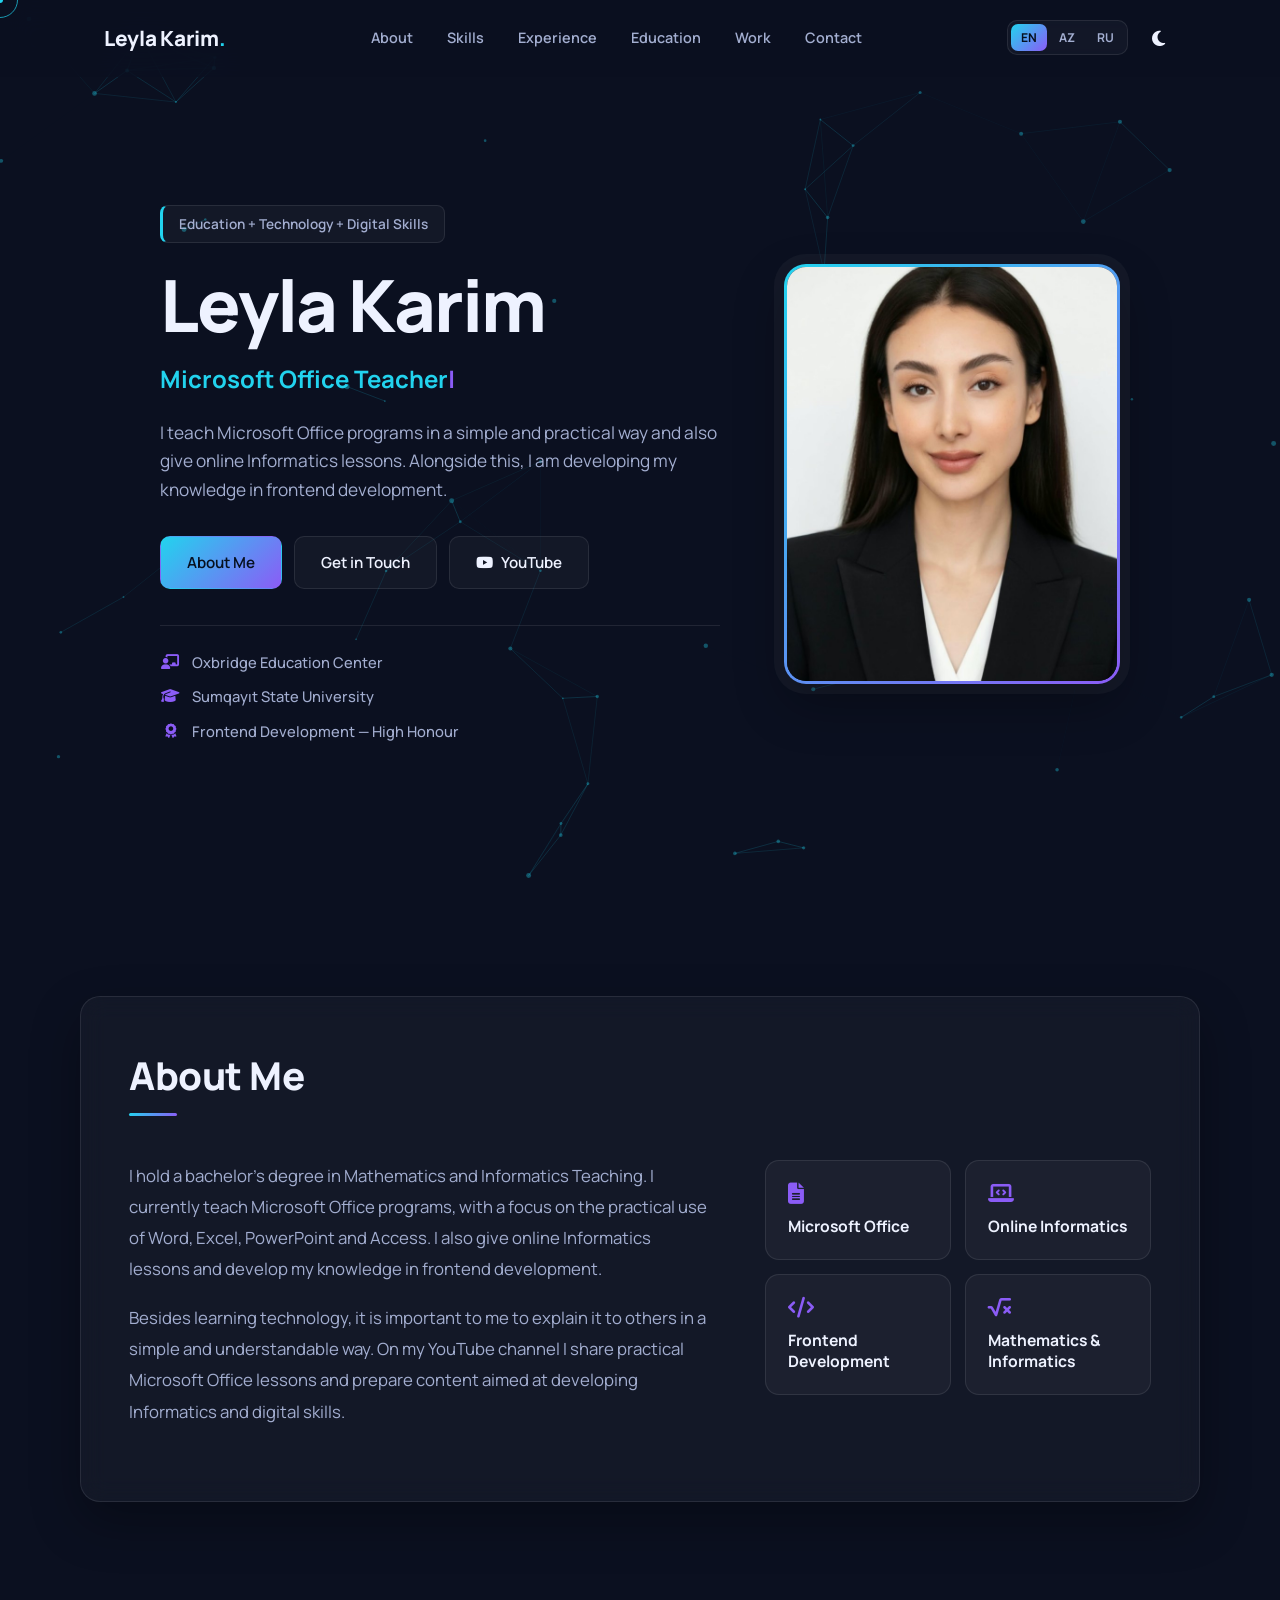
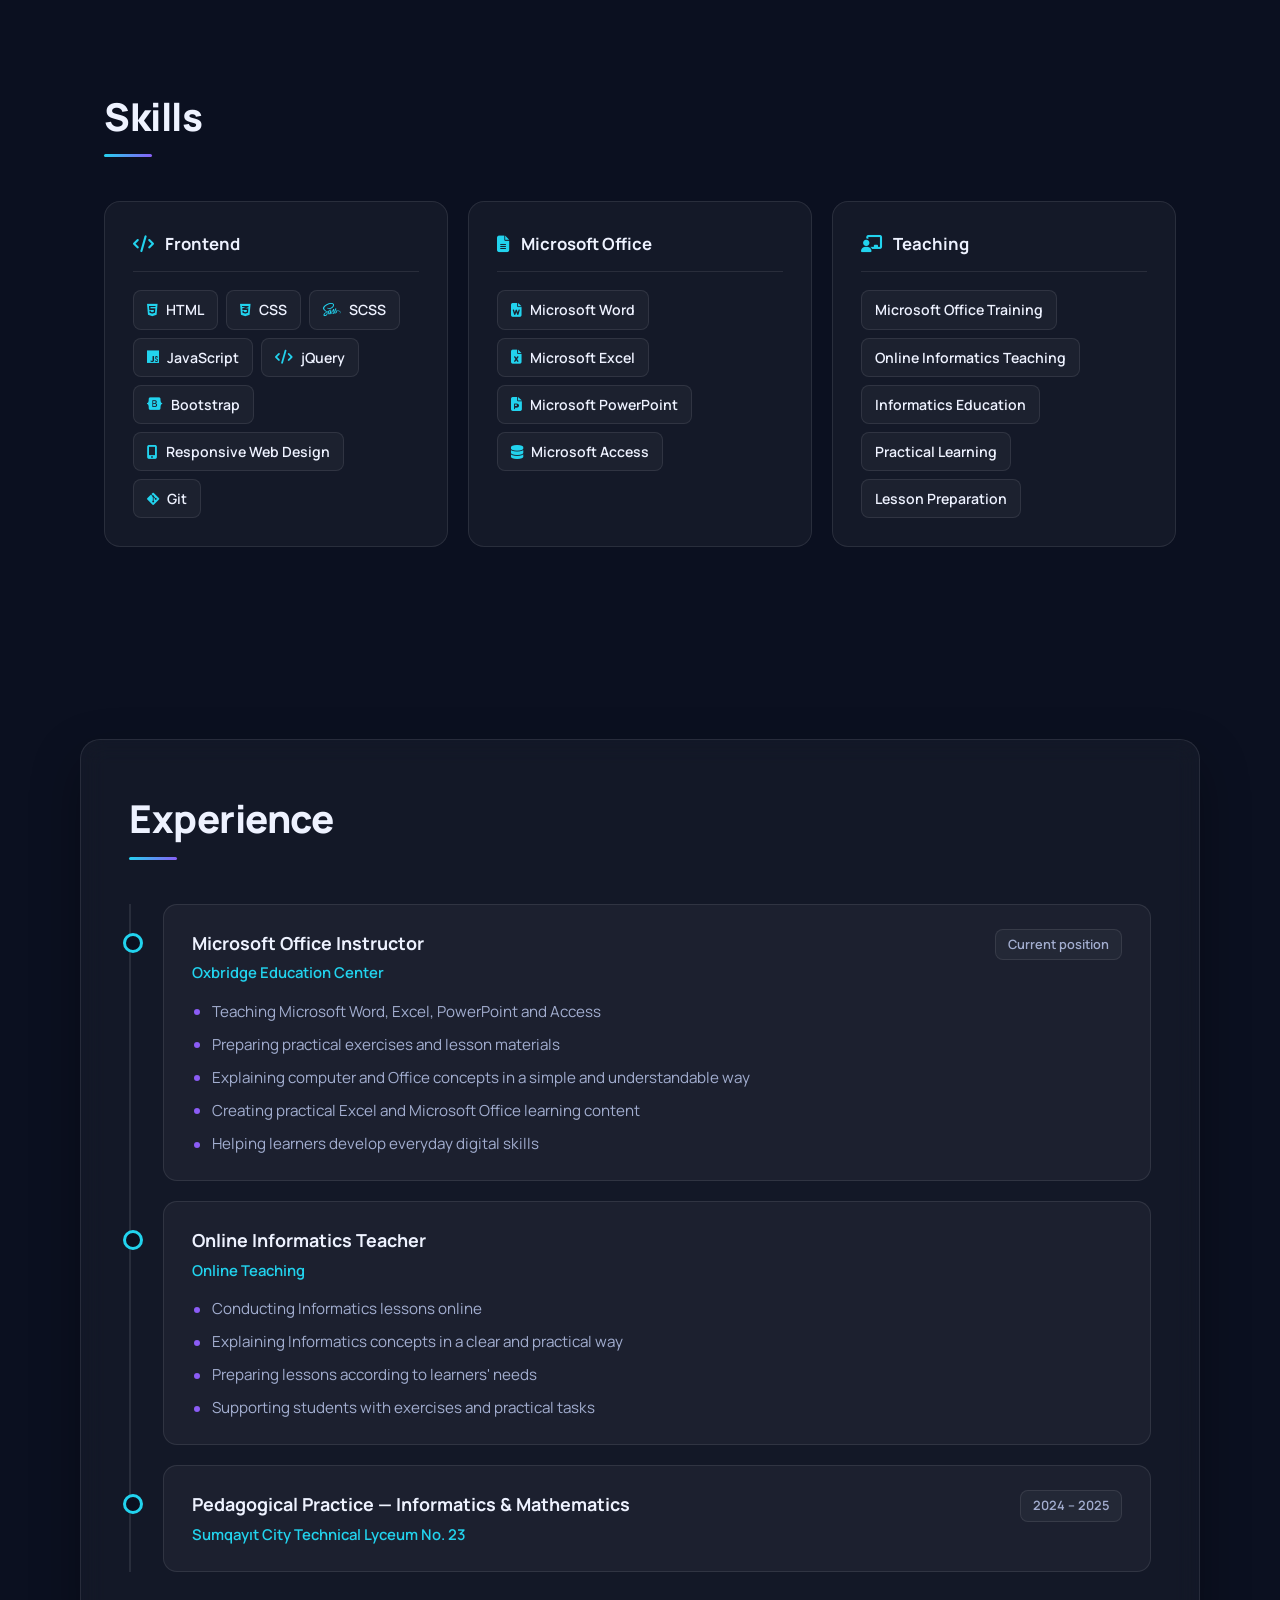
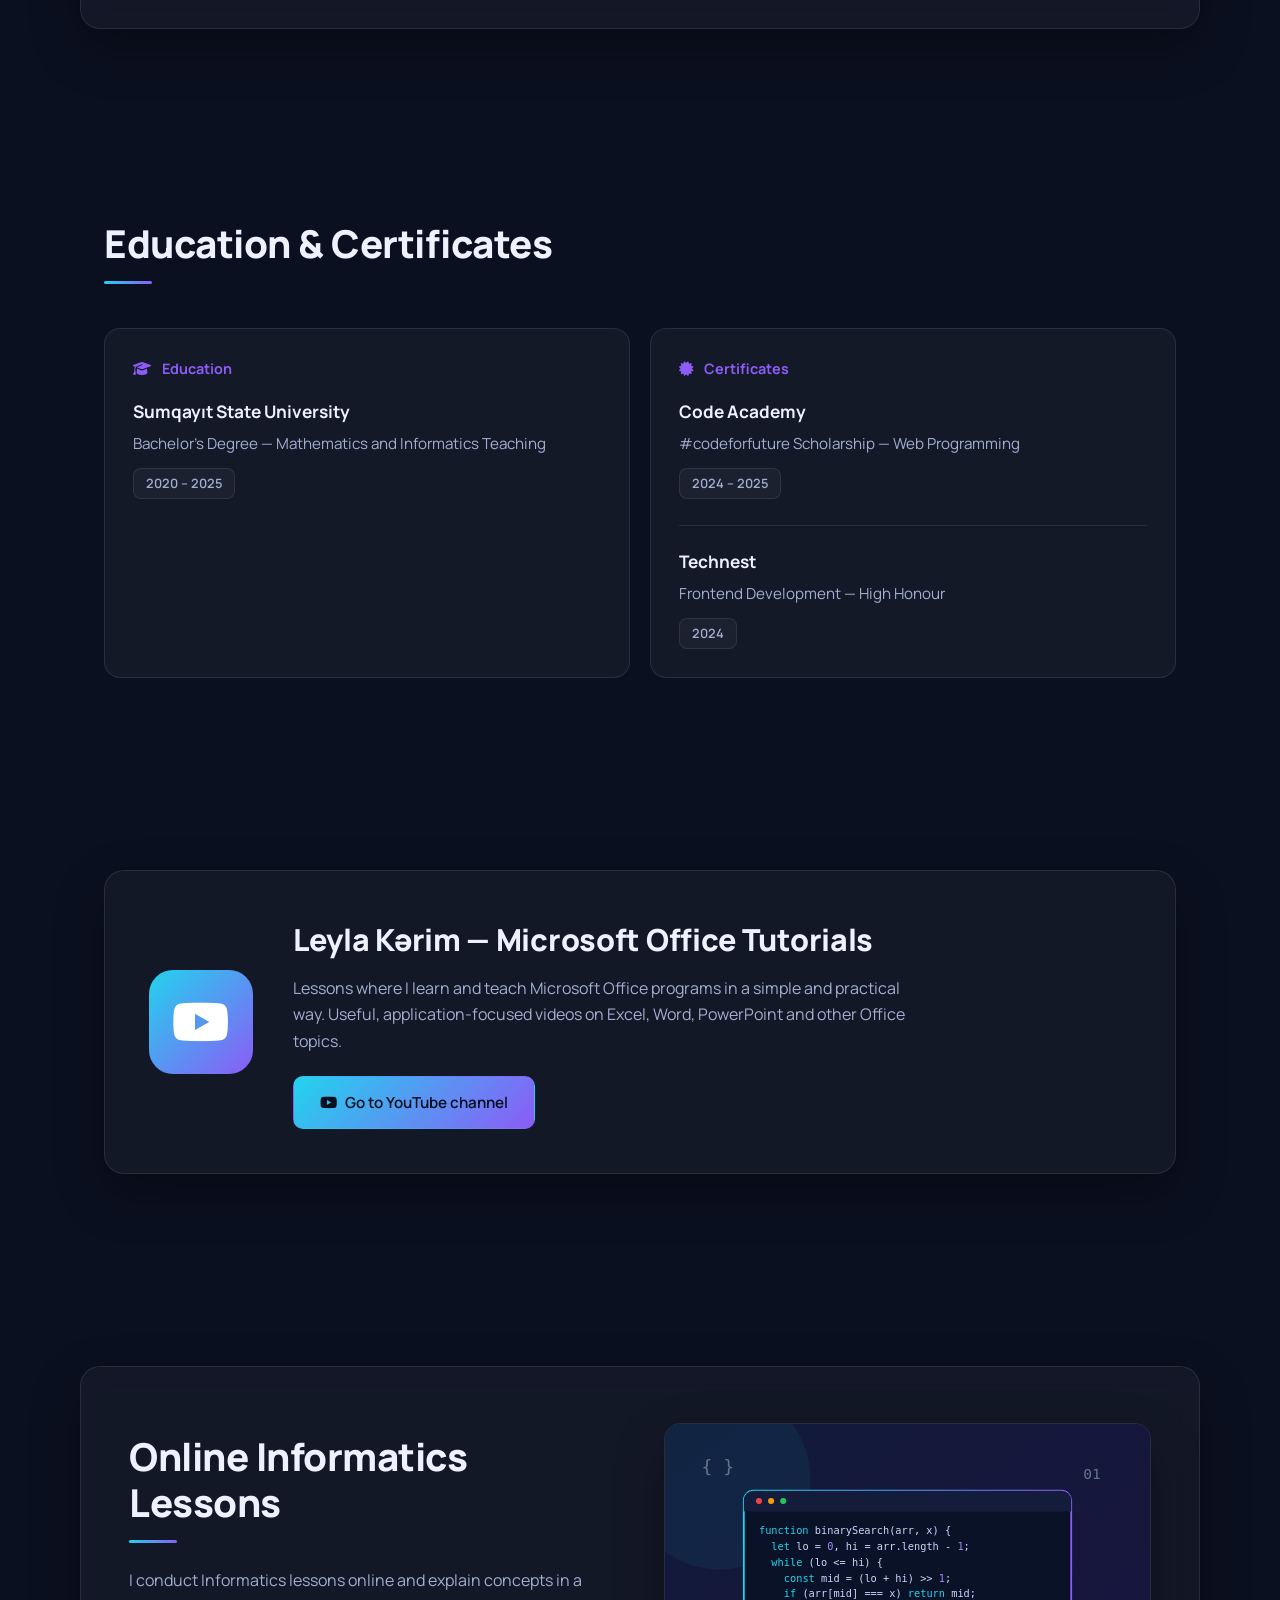
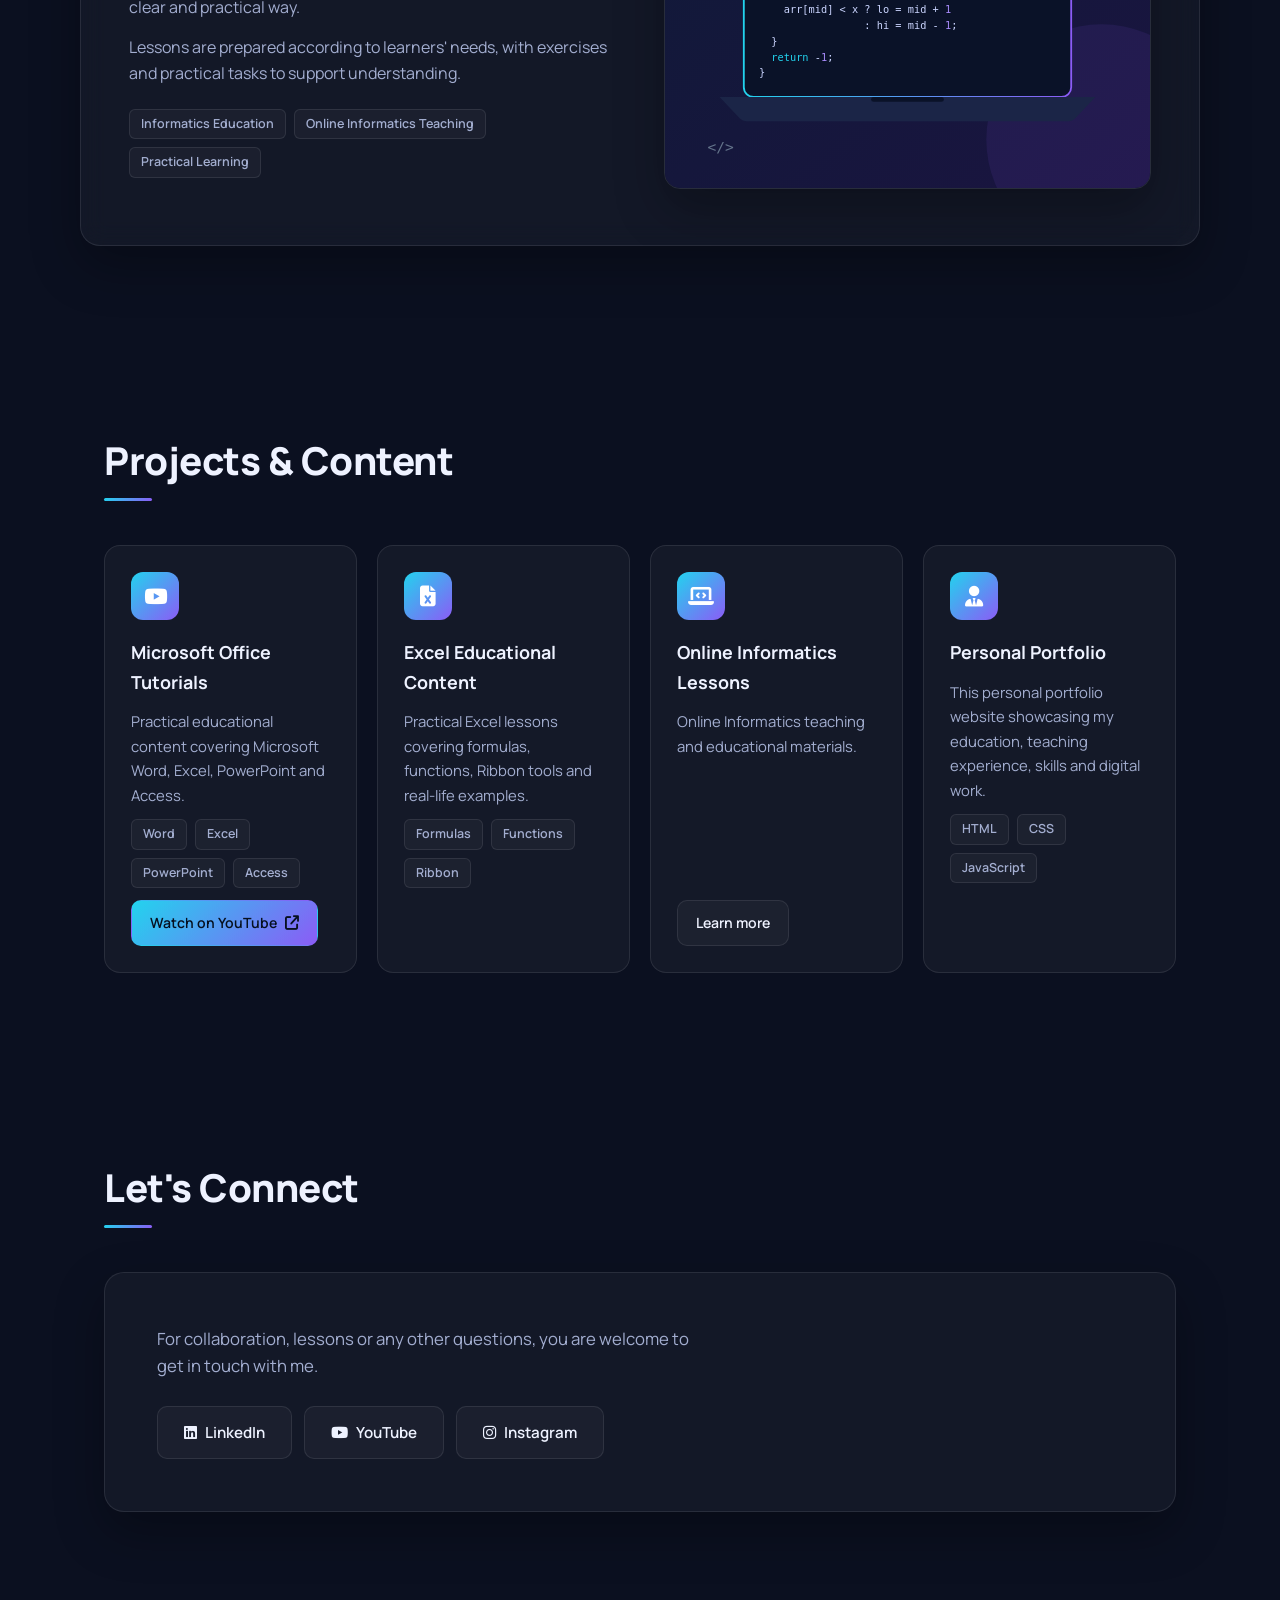
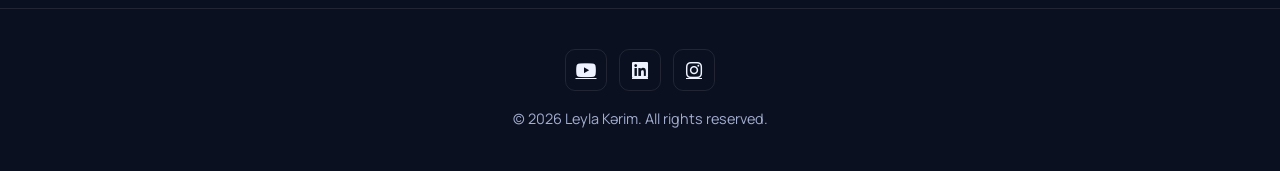
==== index.html @ ce2d99d4 "Update portfolio SEO" ====
<!DOCTYPE html>
<html lang="en">
<head>
    <meta charset="UTF-8">
    <meta name="viewport" content="width=device-width, initial-scale=1.0">

    <title>Leyla Kərim | Microsoft Office &amp; İnformatika Müəllimi</title>

    <meta name="description" content="Leyla Kərim — Microsoft Office və İnformatika müəllimi. Word, Excel, PowerPoint, Access və online informatika dərsləri üzrə praktiki təlimlər.">

    <meta name="keywords" content="Leyla Kərim, Leyla Karim, Лейла Керим, Microsoft Office müəllimi, İnformatika müəllimi, Excel müəllimi, Word müəllimi, PowerPoint müəllimi, Access müəllimi, online informatika dərsləri">

    <meta name="author" content="Leyla Kərim">
    <meta name="robots" content="index, follow">

    <link rel="canonical" href="https://leyla13-13.github.io/Leyla-K-rim-Portfolio/">

    <!-- Open Graph -->
    <meta property="og:type" content="website">
    <meta property="og:title" content="Leyla Kərim | Microsoft Office &amp; İnformatika Müəllimi">
    <meta property="og:description" content="Leyla Kərim — Microsoft Office və İnformatika müəllimi. Word, Excel, PowerPoint, Access və online informatika dərsləri.">
    <meta property="og:url" content="https://leyla13-13.github.io/Leyla-K-rim-Portfolio/">
    <meta property="og:site_name" content="Leyla Kərim">

    <!-- Twitter / X -->
    <meta name="twitter:card" content="summary">
    <meta name="twitter:title" content="Leyla Kərim | Microsoft Office &amp; İnformatika Müəllimi">
    <meta name="twitter:description" content="Leyla Kərim — Microsoft Office və İnformatika müəllimi. Online dərslər və praktiki təlimlər.">

    <meta name="theme-color" content="#0b1020">

    <!-- Structured Data -->
    <script type="application/ld+json">
    {
        "@context": "https://schema.org",
        "@type": "Person",
        "name": "Leyla Kərim",
        "alternateName": [
            "Leyla Karim",
            "Лейла Керим"
        ],
        "url": "https://leyla13-13.github.io/Leyla-K-rim-Portfolio/",
        "jobTitle": "Microsoft Office Teacher and Informatics Teacher",
        "alumniOf": {
            "@type": "CollegeOrUniversity",
            "name": "Sumqayıt Dövlət Universiteti"
        },
        "knowsAbout": [
            "Microsoft Word",
            "Microsoft Excel",
            "Microsoft PowerPoint",
            "Microsoft Access",
            "Informatics",
            "Frontend Development"
        ],
        "sameAs": [
            "https://www.youtube.com/@Leyla_K%C9%99rim",
            "https://www.linkedin.com/in/leylakerim"
        ]
    }
    </script>

    <link rel="stylesheet" href="style.css">
    <link rel="stylesheet" href="https://cdnjs.cloudflare.com/ajax/libs/font-awesome/6.4.0/css/all.min.css">
</head>
<body>
    <canvas id="particle-canvas" aria-hidden="true"></canvas>
    <div class="cursor-dot" aria-hidden="true"></div>
    <div class="cursor-outline" aria-hidden="true"></div>

    <nav id="navbar" aria-label="Main">
        <div class="nav-container">
            <a href="#home" class="logo"><span data-i18n="name">Leyla Kərim</span><span class="dot">.</span></a>
            <ul class="nav-links" id="nav-links">
                <li><a href="#about" class="nav-item" data-i18n="nav_about">About</a></li>
                <li><a href="#skills" class="nav-item" data-i18n="nav_skills">Skills</a></li>
                <li><a href="#experience" class="nav-item" data-i18n="nav_exp">Experience</a></li>
                <li><a href="#education" class="nav-item" data-i18n="nav_edu">Education</a></li>
                <li><a href="#projects" class="nav-item" data-i18n="nav_work">Work</a></li>
                <li><a href="#contact" class="nav-item" data-i18n="nav_contact">Contact</a></li>
            </ul>
            <div class="nav-controls">
                <div class="lang-switch" role="group" aria-label="Language">
                    <button class="lang-btn active" data-lang="en">EN</button>
                    <button class="lang-btn" data-lang="az">AZ</button>
                    <button class="lang-btn" data-lang="ru">RU</button>
                </div>
                <button id="theme-toggle" aria-label="Toggle theme"><i class="fa-solid fa-moon"></i></button>
                <button id="mobile-menu-btn" class="hamburger" aria-label="Menu"><i class="fa-solid fa-bars"></i></button>
            </div>
        </div>
    </nav>

    <header id="home" class="hero section">
        <div class="container hero-grid">
            <div class="hero-content">
                <div class="badge" data-i18n="hero_badge">Education + Technology + Digital Skills</div>
                <h1 id="hero-name" data-i18n="name">Leyla Kərim</h1>
                <p class="hero-role"><span id="typing-text">Microsoft Office Teacher</span><span class="typing-cursor">|</span></p>
                <p class="hero-desc" data-i18n="hero_desc">I teach Microsoft Office programs in a simple and practical way and also give online Informatics lessons. Alongside this, I am developing my knowledge in frontend development.</p>
                <div class="hero-btns">
                    <a href="#about" class="btn primary-btn" data-i18n="btn_about">About Me</a>
                    <a href="#contact" class="btn secondary-btn" data-i18n="btn_talk">Get in Touch</a>
                    <a href="https://www.youtube.com/@Leyla_K%C9%99rim" target="_blank" rel="noopener" class="btn secondary-btn"><i class="fa-brands fa-youtube"></i> YouTube</a>
                </div>
                <ul class="hero-facts">
                    <li><i class="fa-solid fa-chalkboard-user"></i> Oxbridge Education Center</li>
                    <li><i class="fa-solid fa-graduation-cap"></i> <span data-i18n="edu_univ">Sumqayıt State University</span></li>
                    <li><i class="fa-solid fa-award"></i> <span data-i18n="cert2">Frontend Development — High Honour</span></li>
                </ul>
            </div>
            <figure class="photo-frame" id="photo-frame">
                <img id="profile-img" src="[data-uri]" width="1600" height="1581" alt="Leyla Kərim — Microsoft Office Teacher and Online Informatics Teacher">
                <div class="photo-placeholder" aria-hidden="true"><span>LK</span></div>
            </figure>
        </div>
    </header>

    <main>
    <section id="about" class="section">
        <div class="container fade-up glass-panel">
            <h2 class="section-title" data-i18n="about_title">About Me</h2>
            <div class="about-grid">
                <div class="about-text">
                    <p data-i18n="about_p1">I hold a bachelor's degree in Mathematics and Informatics Teaching. I currently teach Microsoft Office programs, with a focus on the practical use of Word, Excel, PowerPoint and Access. I also give online Informatics lessons and develop my knowledge in frontend development.</p>
                    <p data-i18n="about_p2">Besides learning technology, it is important to me to explain it to others in a simple and understandable way. On my YouTube channel I share practical Microsoft Office lessons and prepare content aimed at developing Informatics and digital skills.</p>
                </div>
                <div class="stats-container">
                    <div class="stat-box tilt-card"><i class="fa-solid fa-file-lines"></i><h3 data-i18n="stat_1">Microsoft Office</h3></div>
                    <div class="stat-box tilt-card"><i class="fa-solid fa-laptop-code"></i><h3 data-i18n="stat_2">Online Informatics</h3></div>
                    <div class="stat-box tilt-card"><i class="fa-solid fa-code"></i><h3 data-i18n="stat_3">Frontend Development</h3></div>
                    <div class="stat-box tilt-card"><i class="fa-solid fa-square-root-variable"></i><h3 data-i18n="stat_4">Mathematics &amp; Informatics</h3></div>
                </div>
            </div>
        </div>
    </section>

    <section id="skills" class="section">
        <div class="container fade-up">
            <h2 class="section-title" data-i18n="skills_title">Skills</h2>
            <div class="skill-groups">
                <div class="skill-group tilt-card">
                    <h3><i class="fa-solid fa-code"></i> <span data-i18n="sg_front">Frontend</span></h3>
                    <ul class="chips">
                        <li><i class="fa-brands fa-html5"></i> HTML</li>
                        <li><i class="fa-brands fa-css3-alt"></i> CSS</li>
                        <li><i class="fa-brands fa-sass"></i> SCSS</li>
                        <li><i class="fa-brands fa-js"></i> JavaScript</li>
                        <li><i class="fa-solid fa-code"></i> jQuery</li>
                        <li><i class="fa-brands fa-bootstrap"></i> Bootstrap</li>
                        <li><i class="fa-solid fa-mobile-screen-button"></i> <span data-i18n="sk_rwd">Responsive Web Design</span></li>
                        <li><i class="fa-brands fa-git-alt"></i> Git</li>
                    </ul>
                </div>
                <div class="skill-group tilt-card">
                    <h3><i class="fa-solid fa-file-lines"></i> <span data-i18n="sg_office">Microsoft Office</span></h3>
                    <ul class="chips">
                        <li><i class="fa-solid fa-file-word"></i> Microsoft Word</li>
                        <li><i class="fa-solid fa-file-excel"></i> Microsoft Excel</li>
                        <li><i class="fa-solid fa-file-powerpoint"></i> Microsoft PowerPoint</li>
                        <li><i class="fa-solid fa-database"></i> Microsoft Access</li>
                    </ul>
                </div>
                <div class="skill-group tilt-card">
                    <h3><i class="fa-solid fa-chalkboard-user"></i> <span data-i18n="sg_teach">Teaching</span></h3>
                    <ul class="chips">
                        <li data-i18n="t1">Microsoft Office Training</li>
                        <li data-i18n="t2">Online Informatics Teaching</li>
                        <li data-i18n="t3">Informatics Education</li>
                        <li data-i18n="t4">Practical Learning</li>
                        <li data-i18n="t5">Lesson Preparation</li>
                    </ul>
                </div>
            </div>
        </div>
    </section>

    <section id="experience" class="section">
        <div class="container fade-up glass-panel">
            <h2 class="section-title" data-i18n="exp_title">Experience</h2>
            <div class="timeline">
                <article class="timeline-item">
                    <div class="tl-head"><div><h3 data-i18n="exp1_role">Microsoft Office Instructor</h3><h4>Oxbridge Education Center</h4></div><span class="pill" data-i18n="exp1_date">Current position</span></div>
                    <ul class="bullets">
                        <li data-i18n="exp1_b1">Teaching Microsoft Word, Excel, PowerPoint and Access</li><li data-i18n="exp1_b2">Preparing practical exercises and lesson materials</li><li data-i18n="exp1_b3">Explaining computer and Office concepts in a simple and understandable way</li><li data-i18n="exp1_b4">Creating practical Excel and Microsoft Office learning content</li><li data-i18n="exp1_b5">Helping learners develop everyday digital skills</li>
                    </ul>
                </article>
                <article class="timeline-item">
                    <div class="tl-head"><div><h3 data-i18n="exp2_role">Online Informatics Teacher</h3><h4 data-i18n="exp2_org">Online Teaching</h4></div></div>
                    <ul class="bullets">
                        <li data-i18n="exp2_b1">Conducting Informatics lessons online</li><li data-i18n="exp2_b2">Explaining Informatics concepts in a clear and practical way</li><li data-i18n="exp2_b3">Preparing lessons according to learners' needs</li><li data-i18n="exp2_b4">Supporting students with exercises and practical tasks</li>
                    </ul>
                </article>
                <article class="timeline-item">
                    <div class="tl-head"><div><h3 data-i18n="exp3_role">Pedagogical Practice — Informatics &amp; Mathematics</h3><h4 data-i18n="exp3_org">Sumqayıt City Technical Lyceum No. 23</h4></div><span class="pill">2024 – 2025</span></div>
                </article>
            </div>
        </div>
    </section>

    <section id="education" class="section">
        <div class="container fade-up">
            <h2 class="section-title" data-i18n="edu_title">Education &amp; Certificates</h2>
            <div class="edu-grid">
                <div class="info-card tilt-card">
                    <h3 class="card-label"><i class="fa-solid fa-graduation-cap"></i> <span data-i18n="edu_h">Education</span></h3>
                    <h4 data-i18n="edu_univ">Sumqayıt State University</h4>
                    <p data-i18n="edu_deg">Bachelor's Degree — Mathematics and Informatics Teaching</p>
                    <span class="pill">2020 – 2025</span>
                </div>
                <div class="info-card tilt-card">
                    <h3 class="card-label"><i class="fa-solid fa-certificate"></i> <span data-i18n="cert_h">Certificates</span></h3>
                    <h4>Code Academy</h4>
                    <p>#codeforfuture Scholarship — Web Programming</p>
                    <span class="pill">2024 – 2025</span>
                    <h4 class="gap-top">Technest</h4>
                    <p data-i18n="cert2">Frontend Development — High Honour</p>
                    <span class="pill">2024</span>
                </div>
            </div>
        </div>
    </section>

    <section id="youtube" class="section">
        <div class="container fade-up">
            <div class="yt-card tilt-card">
                <div class="yt-icon"><i class="fa-brands fa-youtube"></i></div>
                <div class="yt-text">
                    <h2 data-i18n="yt_title">Leyla Kərim — Microsoft Office Tutorials</h2>
                    <p data-i18n="yt_desc">Lessons where I learn and teach Microsoft Office programs in a simple and practical way. Useful, application-focused videos on Excel, Word, PowerPoint and other Office topics.</p>
                    <a href="https://www.youtube.com/@Leyla_K%C9%99rim" target="_blank" rel="noopener" class="btn primary-btn"><i class="fa-brands fa-youtube"></i> <span data-i18n="yt_btn">Go to YouTube channel</span></a>
                </div>
            </div>
        </div>
    </section>

    <section id="informatics" class="section">
        <div class="container fade-up glass-panel">
            <div class="inf-grid">
                <div class="inf-text">
                    <h2 class="section-title left" data-i18n="inf_title">Online Informatics Lessons</h2>
                    <p data-i18n="inf_p1">I conduct Informatics lessons online and explain concepts in a clear and practical way.</p>
                    <p data-i18n="inf_p2">Lessons are prepared according to learners' needs, with exercises and practical tasks to support understanding.</p>
                    <div class="tags"><span data-i18n="t3">Informatics Education</span><span data-i18n="t2">Online Informatics Teaching</span><span data-i18n="t4">Practical Learning</span></div>
                </div>
                <figure class="inf-figure">
                    <!-- Öz şəklini istəsən: images/informatics.jpg əlavə et və src-ni dəyiş -->
                    <img src="[data-uri]" width="800" height="600" loading="lazy" alt="Online Informatics Lessons by Leyla Kərim" data-i18n-alt="inf_alt">
                </figure>
            </div>
        </div>
    </section>

    <section id="projects" class="section">
        <div class="container fade-up">
            <h2 class="section-title" data-i18n="work_title">Projects &amp; Content</h2>
            <div class="projects-grid">
                <div class="project-card tilt-card">
                    <div class="project-icon"><i class="fa-brands fa-youtube"></i></div>
                    <div class="project-content">
                        <h3 data-i18n="proj1_title">Microsoft Office Tutorials</h3>
                        <p data-i18n="proj1_desc">Practical educational content covering Microsoft Word, Excel, PowerPoint and Access.</p>
                        <div class="tags"><span>Word</span><span>Excel</span><span>PowerPoint</span><span>Access</span></div>
                        <a href="https://www.youtube.com/@Leyla_K%C9%99rim" target="_blank" rel="noopener" class="btn primary-btn btn-small"><span data-i18n="btn_watch">Watch on YouTube</span> <i class="fa-solid fa-arrow-up-right-from-square"></i></a>
                    </div>
                </div>
                <div class="project-card tilt-card">
                    <div class="project-icon"><i class="fa-solid fa-file-excel"></i></div>
                    <div class="project-content">
                        <h3 data-i18n="proj2_title">Excel Educational Content</h3>
                        <p data-i18n="proj2_desc">Practical Excel lessons covering formulas, functions, Ribbon tools and real-life examples.</p>
                        <div class="tags"><span data-i18n="tag_formulas">Formulas</span><span data-i18n="tag_functions">Functions</span><span>Ribbon</span></div>
                    </div>
                </div>
                <div class="project-card tilt-card">
                    <div class="project-icon"><i class="fa-solid fa-laptop-code"></i></div>
                    <div class="project-content">
                        <h3 data-i18n="proj3_title">Online Informatics Lessons</h3>
                        <p data-i18n="proj3_desc">Online Informatics teaching and educational materials.</p>
                        <a href="#informatics" class="btn secondary-btn btn-small" data-i18n="btn_more">Learn more</a>
                    </div>
                </div>
                <div class="project-card tilt-card">
                    <div class="project-icon"><i class="fa-solid fa-user-tie"></i></div>
                    <div class="project-content">
                        <h3 data-i18n="proj4_title">Personal Portfolio</h3>
                        <p data-i18n="proj4_desc">This personal portfolio website showcasing my education, teaching experience, skills and digital work.</p>
                        <div class="tags"><span>HTML</span><span>CSS</span><span>JavaScript</span></div>
                    </div>
                </div>
            </div>
        </div>
    </section>

    <section id="contact" class="section">
        <div class="container fade-up">
            <h2 class="section-title" data-i18n="contact_title">Let's Connect</h2>
            <div class="contact-glass no-form" id="contact-box">
                <div class="contact-info">
                    <p data-i18n="contact_desc">For collaboration, lessons or any other questions, you are welcome to get in touch with me.</p>
                    <div class="contact-btns">
                        <a href="https://www.linkedin.com/in/leylakerim" target="_blank" rel="noopener" class="btn secondary-btn"><i class="fa-brands fa-linkedin"></i> LinkedIn</a>
                        <a href="https://www.youtube.com/@Leyla_K%C9%99rim" target="_blank" rel="noopener" class="btn secondary-btn"><i class="fa-brands fa-youtube"></i> YouTube</a>
                        <a href="https://www.instagram.com/" target="_blank" rel="noopener" class="btn secondary-btn"><i class="fa-brands fa-instagram"></i> Instagram</a>
                        <a href="#contact" id="email-btn" class="btn secondary-btn"><i class="fa-solid fa-envelope"></i> Email</a>
                    </div>
                </div>
                <form id="contact-form" class="glass-form" hidden>
                    <input type="text" name="from_name" data-i18n-placeholder="form_name" placeholder="Name" required>
                    <input type="email" name="reply_to" data-i18n-placeholder="form_email" placeholder="Email" required>
                    <textarea name="message" data-i18n-placeholder="form_msg" placeholder="Your message..." rows="4" required></textarea>
                    <button type="submit" class="btn primary-btn" data-i18n="form_btn">Send Message</button>
                    <p id="form-status" class="form-status" role="status"></p>
                </form>
            </div>
        </div>
    </section>
    </main>

    <footer>
        <div class="socials">
            <a href="https://www.youtube.com/@Leyla_K%C9%99rim" target="_blank" rel="noopener" aria-label="YouTube"><i class="fa-brands fa-youtube"></i></a>
            <a href="https://www.linkedin.com/in/leylakerim" target="_blank" rel="noopener" aria-label="LinkedIn"><i class="fa-brands fa-linkedin"></i></a>
            <a href="https://www.instagram.com/" target="_blank" rel="noopener" aria-label="Instagram"><i class="fa-brands fa-instagram"></i></a>
        </div>
        <p data-i18n="footer">© 2026 Leyla Kərim. All rights reserved.</p>
    </footer>

    <script src="script.js"></script>
</body>
</html>
---- style.css ----
@import url('https://fonts.googleapis.com/css2?family=Manrope:wght@400;500;600;700;800&display=swap');

:root {
    --bg: #0b1020;
    --surface: #101830;
    --text: #eef2ff;
    --text-muted: #a3aed0;
    --accent: #22d3ee;
    --accent-2: #8b5cf6;
    --accent-glow: rgba(34, 211, 238, 0.28);
    --grad: linear-gradient(135deg, #22d3ee, #8b5cf6);
    --glass-bg: rgba(255, 255, 255, 0.035);
    --glass-border: rgba(255, 255, 255, 0.09);
    --card-bg: rgba(255, 255, 255, 0.04);
    --nav-bg: rgba(11, 16, 32, 0.6);
    --nav-bg-solid: rgba(11, 16, 32, 0.92);
    --shadow: 0 20px 50px rgba(0, 0, 0, 0.3);
    --on-accent: #06101f;
}

body.light-mode {
    --bg: #f5f7fc;
    --surface: #ffffff;
    --text: #12183a;
    --text-muted: #4b5578;
    --accent: #0e7490;
    --accent-2: #6d28d9;
    --accent-glow: rgba(109, 40, 217, 0.2);
    --grad: linear-gradient(135deg, #0891b2, #7c3aed);
    --glass-bg: rgba(255, 255, 255, 0.7);
    --glass-border: rgba(18, 24, 58, 0.1);
    --card-bg: rgba(255, 255, 255, 0.9);
    --nav-bg: rgba(245, 247, 252, 0.6);
    --nav-bg-solid: rgba(245, 247, 252, 0.94);
    --shadow: 0 16px 40px rgba(18, 24, 58, 0.1);
    --on-accent: #fff;
}

* { margin: 0; padding: 0; box-sizing: border-box; font-family: 'Manrope', system-ui, -apple-system, 'Segoe UI', sans-serif; }
html { scroll-behavior: smooth; overflow-x: hidden; scroll-padding-top: 84px; }
html.has-cursor, html.has-cursor * { cursor: none; }
body { background: var(--bg); color: var(--text); overflow-x: hidden; line-height: 1.65; -webkit-font-smoothing: antialiased; transition: background 0.4s ease, color 0.4s ease; }
img { max-width: 100%; }
a:focus-visible, button:focus-visible, input:focus-visible, textarea:focus-visible { outline: 2px solid var(--accent); outline-offset: 3px; }

#particle-canvas { position: fixed; inset: 0; width: 100vw; height: 100vh; z-index: -1; pointer-events: none; }

.cursor-dot, .cursor-outline { position: fixed; top: 0; left: 0; border-radius: 50%; pointer-events: none; transform: translate(-50%, -50%); display: none; }
html.has-cursor .cursor-dot, html.has-cursor .cursor-outline { display: block; }
.cursor-dot { width: 6px; height: 6px; background: var(--accent); z-index: 9999; }
.cursor-outline { width: 36px; height: 36px; border: 1.5px solid var(--accent); opacity: 0.7; z-index: 9998; transition: width 0.2s, height 0.2s, background 0.2s; }
.cursor-outline.hover { width: 52px; height: 52px; background: var(--accent-glow); border-color: transparent; }

.container { max-width: 1120px; margin: 0 auto; padding: 0 24px; }
.section { padding: 96px 0; }

/* Headings: left aligned, solid colour, short accent rule */
.section-title { font-size: clamp(1.8rem, 3.6vw, 2.4rem); font-weight: 800; letter-spacing: -0.5px; line-height: 1.2; color: var(--text); margin-bottom: 44px; }
.section-title::after { content: ''; display: block; width: 48px; height: 3px; border-radius: 3px; margin-top: 14px; background: var(--grad); }

/* Buttons */
.btn { display: inline-flex; align-items: center; justify-content: center; gap: 8px; padding: 13px 26px; border-radius: 10px; font-weight: 600; font-size: 0.95rem; text-decoration: none; border: 1px solid transparent; background: none; color: var(--text); transition: transform 0.25s, box-shadow 0.25s, border-color 0.25s, color 0.25s; }
.btn-small { padding: 10px 18px; font-size: 0.88rem; }
.primary-btn { background: var(--grad); color: var(--on-accent); }
.primary-btn:hover { transform: translateY(-2px); box-shadow: 0 10px 26px var(--accent-glow); }
.secondary-btn { border-color: var(--glass-border); background: var(--glass-bg); }
.secondary-btn:hover { border-color: var(--accent); color: var(--accent); transform: translateY(-2px); }

/* Navigation */
nav { position: fixed; top: 0; width: 100%; padding: 18px 0; z-index: 1000; background: var(--nav-bg); backdrop-filter: blur(16px); -webkit-backdrop-filter: blur(16px); border-bottom: 1px solid transparent; transition: padding 0.3s, background 0.3s, border-color 0.3s; }
nav.scrolled { padding: 12px 0; background: var(--nav-bg-solid); border-bottom-color: var(--glass-border); }
.nav-container { display: flex; justify-content: space-between; align-items: center; max-width: 1120px; margin: 0 auto; padding: 0 24px; }
.logo { font-size: 1.3rem; font-weight: 800; color: var(--text); text-decoration: none; letter-spacing: -0.3px; z-index: 1001; }
.logo .dot { color: var(--accent); }
.nav-links { display: flex; gap: 6px; list-style: none; }
.nav-links a { display: block; padding: 8px 14px; border-radius: 8px; color: var(--text-muted); text-decoration: none; font-weight: 600; font-size: 0.9rem; transition: color 0.25s, background 0.25s; }
.nav-links a:hover, .nav-links a.active { color: var(--text); background: var(--glass-bg); }
.nav-links a.active { box-shadow: inset 0 -2px 0 var(--accent); }
.nav-controls { display: flex; align-items: center; gap: 12px; z-index: 1001; }
.lang-switch { display: flex; gap: 2px; padding: 3px; border-radius: 10px; border: 1px solid var(--glass-border); background: var(--glass-bg); }
.lang-btn { font-size: 0.76rem; font-weight: 700; color: var(--text-muted); background: none; border: none; padding: 5px 10px; border-radius: 7px; transition: 0.25s; }
.lang-btn:hover { color: var(--text); }
.lang-btn.active { background: var(--grad); color: var(--on-accent); }
#theme-toggle, .hamburger { background: none; border: none; color: var(--text); font-size: 1.1rem; width: 36px; height: 36px; border-radius: 8px; transition: color 0.25s, background 0.25s; }
#theme-toggle:hover { color: var(--accent); background: var(--glass-bg); }
.hamburger { display: none; font-size: 1.4rem; }

/* Hero */
.hero { min-height: 100vh; display: flex; align-items: center; padding: 120px 0 72px; }
.hero-grid { display: grid; grid-template-columns: 1.25fr 0.75fr; gap: 64px; align-items: center; }
.badge { display: inline-block; padding: 7px 16px; border-radius: 8px; background: var(--glass-bg); border: 1px solid var(--glass-border); border-left: 3px solid var(--accent); font-size: 0.85rem; font-weight: 600; color: var(--text-muted); margin-bottom: 24px; }
.hero h1 { font-size: clamp(2.8rem, 6vw, 4.5rem); font-weight: 800; line-height: 1.05; letter-spacing: -2px; margin-bottom: 16px; }
.hero .hero-role { font-size: clamp(1.1rem, 2.4vw, 1.5rem); font-weight: 700; color: var(--accent); margin-bottom: 20px; min-height: 2.1rem; }
.typing-cursor { animation: blink 1s steps(1) infinite; color: var(--accent-2); }
@keyframes blink { 50% { opacity: 0; } }
.hero .hero-desc { max-width: 560px; font-size: 1.08rem; color: var(--text-muted); margin-bottom: 32px; }
.hero-btns { display: flex; gap: 12px; flex-wrap: wrap; margin-bottom: 36px; }
.hero-facts { list-style: none; display: grid; gap: 10px; padding-top: 24px; border-top: 1px solid var(--glass-border); max-width: 560px; }
.hero-facts li { display: flex; align-items: center; gap: 12px; color: var(--text-muted); font-size: 0.92rem; font-weight: 500; }
.hero-facts i { width: 20px; text-align: center; color: var(--accent-2); }

.photo-frame { position: relative; width: 100%; max-width: 360px; aspect-ratio: 4 / 5; margin: 0 auto; border-radius: 22px; padding: 3px; background: var(--grad); box-shadow: 0 0 0 10px var(--glass-bg), var(--shadow); overflow: hidden; }
.photo-frame img { position: absolute; inset: 3px; width: calc(100% - 6px); height: calc(100% - 6px); object-fit: cover; object-position: center 20%; border-radius: 19px; display: none; z-index: 2; }
.photo-frame.has-photo img { display: block; }
.photo-placeholder { position: absolute; inset: 3px; border-radius: 19px; background: var(--surface); display: flex; align-items: center; justify-content: center; }
.photo-placeholder span { font-size: 4.5rem; font-weight: 800; background: var(--grad); -webkit-background-clip: text; background-clip: text; -webkit-text-fill-color: transparent; }

/* Panels & cards */
.glass-panel { background: var(--glass-bg); border: 1px solid var(--glass-border); border-radius: 20px; padding: 56px 48px; backdrop-filter: blur(12px); box-shadow: var(--shadow); }
.tilt-card { transform-style: preserve-3d; transition: transform 0.5s cubic-bezier(0.2, 0.8, 0.2, 1), border-color 0.3s; }
.skill-group:hover, .info-card:hover, .project-card:hover, .yt-card:hover, .stat-box:hover { border-color: rgba(34, 211, 238, 0.45); }

.about-grid { display: grid; grid-template-columns: 1.2fr 0.8fr; gap: 56px; align-items: start; }
.about-text p { margin-bottom: 18px; font-size: 1.05rem; color: var(--text-muted); line-height: 1.85; max-width: 62ch; }
.stats-container { display: grid; grid-template-columns: 1fr 1fr; gap: 14px; }
.stat-box { display: flex; flex-direction: column; gap: 12px; padding: 22px; border-radius: 14px; background: var(--card-bg); border: 1px solid var(--glass-border); }
.stat-box i { font-size: 1.3rem; color: var(--accent-2); }
.stat-box h3 { font-size: 0.98rem; font-weight: 700; line-height: 1.35; }

/* Skills */
.skill-groups { display: grid; grid-template-columns: repeat(auto-fit, minmax(300px, 1fr)); gap: 20px; }
.skill-group { background: var(--card-bg); border: 1px solid var(--glass-border); border-radius: 16px; padding: 28px; }
.skill-group > h3 { font-size: 1.05rem; font-weight: 700; margin-bottom: 18px; padding-bottom: 14px; border-bottom: 1px solid var(--glass-border); }
.skill-group > h3 i { color: var(--accent); margin-right: 8px; }
.chips { list-style: none; display: flex; flex-wrap: wrap; gap: 8px; }
.chips li { display: inline-flex; align-items: center; gap: 8px; padding: 7px 13px; border-radius: 8px; font-size: 0.88rem; font-weight: 600; background: var(--glass-bg); border: 1px solid var(--glass-border); transition: border-color 0.25s; }
.chips li:hover { border-color: var(--accent); }
.chips li i { color: var(--accent); }

/* Timeline */
.timeline { position: relative; display: grid; gap: 20px; padding-left: 32px; border-left: 2px solid var(--glass-border); }
.timeline-item { position: relative; background: var(--card-bg); border: 1px solid var(--glass-border); border-radius: 14px; padding: 24px 28px; }
.timeline-item::before { content: ''; position: absolute; left: -41px; top: 28px; width: 14px; height: 14px; border-radius: 50%; background: var(--bg); border: 3px solid var(--accent); }
.tl-head { display: flex; justify-content: space-between; align-items: flex-start; gap: 12px; flex-wrap: wrap; }
.timeline-item h3 { font-size: 1.12rem; font-weight: 700; }
.timeline-item h4 { font-size: 0.93rem; font-weight: 600; color: var(--accent); margin-top: 2px; }
.pill { display: inline-block; padding: 4px 12px; border-radius: 8px; font-size: 0.8rem; font-weight: 600; color: var(--text-muted); background: var(--glass-bg); border: 1px solid var(--glass-border); white-space: nowrap; }
.bullets { list-style: none; margin-top: 14px; display: grid; gap: 8px; }
.bullets li { position: relative; padding-left: 20px; color: var(--text-muted); font-size: 0.95rem; }
.bullets li::before { content: ''; position: absolute; left: 2px; top: 0.7em; width: 6px; height: 6px; border-radius: 50%; background: var(--accent-2); }

/* Education */
.edu-grid { display: grid; grid-template-columns: repeat(auto-fit, minmax(300px, 1fr)); gap: 20px; }
.info-card { background: var(--card-bg); border: 1px solid var(--glass-border); border-radius: 16px; padding: 28px; }
.card-label { font-size: 0.9rem; font-weight: 700; color: var(--accent-2); margin-bottom: 18px; }
.card-label i { margin-right: 8px; }
.info-card h4 { font-size: 1.08rem; font-weight: 700; }
.info-card p { color: var(--text-muted); margin: 4px 0 12px; font-size: 0.95rem; }
.gap-top { margin-top: 26px; padding-top: 22px; border-top: 1px solid var(--glass-border); }

/* YouTube */
.yt-card { display: flex; align-items: center; gap: 40px; padding: 44px; border-radius: 20px; border: 1px solid var(--glass-border); background: var(--glass-bg); box-shadow: var(--shadow); }
.yt-icon { flex: 0 0 104px; height: 104px; border-radius: 24px; display: flex; align-items: center; justify-content: center; font-size: 3.2rem; color: #fff; background: var(--grad); }
.yt-text h2 { font-size: clamp(1.35rem, 2.8vw, 1.9rem); font-weight: 800; letter-spacing: -0.3px; margin-bottom: 10px; }
.yt-text p { color: var(--text-muted); max-width: 62ch; margin-bottom: 22px; }

/* Informatics */
.inf-grid { display: grid; grid-template-columns: 1fr 1fr; gap: 48px; align-items: center; }
.inf-text p { color: var(--text-muted); margin-bottom: 14px; max-width: 54ch; }
.inf-text .section-title { margin-bottom: 24px; }
.inf-text .tags { margin-top: 22px; }
.inf-figure { border-radius: 16px; overflow: hidden; border: 1px solid var(--glass-border); box-shadow: var(--shadow); }
.inf-figure img { display: block; width: 100%; height: auto; aspect-ratio: 4 / 3; object-fit: cover; }

/* Projects */
.projects-grid { display: grid; grid-template-columns: repeat(auto-fit, minmax(250px, 1fr)); gap: 20px; }
.project-card { background: var(--card-bg); border: 1px solid var(--glass-border); border-radius: 16px; display: flex; flex-direction: column; padding: 26px; gap: 18px; }
.project-icon { width: 48px; height: 48px; border-radius: 12px; display: flex; align-items: center; justify-content: center; font-size: 1.3rem; color: #fff; background: var(--grad); }
.project-content { display: flex; flex-direction: column; gap: 12px; flex: 1; align-items: flex-start; }
.project-content h3 { font-size: 1.12rem; font-weight: 700; }
.project-content p { color: var(--text-muted); font-size: 0.93rem; }
.project-content .btn { margin-top: auto; }
.tags { display: flex; flex-wrap: wrap; gap: 8px; }
.tags span { padding: 4px 11px; border-radius: 6px; font-size: 0.78rem; font-weight: 600; color: var(--text-muted); background: var(--glass-bg); border: 1px solid var(--glass-border); }

/* Contact */
.contact-glass { display: grid; grid-template-columns: 1fr 1fr; gap: 48px; padding: 52px; border-radius: 20px; border: 1px solid var(--glass-border); background: var(--glass-bg); box-shadow: var(--shadow); }
.contact-glass.no-form { grid-template-columns: 1fr; }
.contact-info p { color: var(--text-muted); margin-bottom: 26px; font-size: 1.05rem; max-width: 56ch; }
.contact-btns { display: flex; flex-wrap: wrap; gap: 12px; }
.glass-form { display: flex; flex-direction: column; gap: 14px; }
.glass-form[hidden] { display: none; }
.glass-form input, .glass-form textarea { width: 100%; padding: 15px 17px; background: var(--card-bg); border: 1px solid var(--glass-border); border-radius: 10px; color: var(--text); font-size: 1rem; resize: vertical; transition: border-color 0.25s, box-shadow 0.25s; }
.glass-form input::placeholder, .glass-form textarea::placeholder { color: var(--text-muted); }
.glass-form input:focus, .glass-form textarea:focus { outline: none; border-color: var(--accent); box-shadow: 0 0 0 3px var(--accent-glow); }
.form-status { min-height: 1.2rem; font-size: 0.9rem; color: var(--text-muted); }

footer { text-align: center; padding: 40px 24px; color: var(--text-muted); border-top: 1px solid var(--glass-border); font-size: 0.9rem; }
footer .socials { display: flex; justify-content: center; gap: 12px; margin-bottom: 16px; }
footer .socials a { display: flex; align-items: center; justify-content: center; width: 42px; height: 42px; border-radius: 10px; border: 1px solid var(--glass-border); color: var(--text); font-size: 1.15rem; transition: color 0.25s, border-color 0.25s, transform 0.25s; }
footer .socials a:hover { color: var(--accent); border-color: var(--accent); transform: translateY(-2px); }

/* Scroll reveal */
.fade-up { opacity: 0; transform: translateY(24px); transition: opacity 0.7s ease, transform 0.7s cubic-bezier(0.2, 0.8, 0.2, 1); }
.fade-up.visible { opacity: 1; transform: none; }

/* Tablet */
@media (max-width: 1024px) {
    .section { padding: 72px 0; }
    .hero { padding-top: 104px; }
    .hero-grid, .about-grid, .contact-glass, .inf-grid { grid-template-columns: 1fr; gap: 36px; }
    .photo-frame { order: -1; max-width: 250px; }
    .hero-content { text-align: center; }
    .hero .hero-desc, .hero-facts { margin-left: auto; margin-right: auto; }
    .hero-btns { justify-content: center; }
    .hero-facts li { justify-content: center; }
    .glass-panel, .contact-glass { padding: 36px 24px; }
    .yt-card { flex-direction: column; text-align: center; padding: 32px 22px; gap: 22px; }
    .yt-text p { margin-left: auto; margin-right: auto; }
    .section-title { margin-bottom: 32px; }

    .hamburger { display: block; z-index: 1002; }
    .nav-links { position: fixed; top: 0; right: -100%; width: 100%; height: 100vh; background: var(--nav-bg-solid); backdrop-filter: blur(24px); -webkit-backdrop-filter: blur(24px); flex-direction: column; justify-content: center; align-items: center; gap: 0; transition: right 0.45s cubic-bezier(0.4, 0, 0.2, 1); z-index: 1000; }
    .nav-links.active { right: 0; }
    .nav-links li { margin: 12px 0; opacity: 0; transform: translateY(16px); transition: all 0.4s ease; }
    .nav-links.active li { opacity: 1; transform: none; }
    .nav-links.active li:nth-child(2) { transition-delay: 0.08s; }
    .nav-links.active li:nth-child(3) { transition-delay: 0.16s; }
    .nav-links.active li:nth-child(4) { transition-delay: 0.24s; }
    .nav-links.active li:nth-child(5) { transition-delay: 0.32s; }
    .nav-links.active li:nth-child(6) { transition-delay: 0.4s; }
    .nav-links a { font-size: 1.5rem; padding: 10px 20px; }
}

@media (max-width: 520px) {
    .container, .nav-container { padding: 0 16px; }
    .nav-controls { gap: 6px; }
    .logo { font-size: 1.15rem; }
    .stats-container, .skill-groups { grid-template-columns: 1fr; }
    .timeline { padding-left: 22px; }
    .timeline-item { padding: 20px; }
    .timeline-item::before { left: -31px; }
    .hero-btns .btn, .contact-btns .btn { width: 100%; }
    .glass-panel { padding: 28px 18px; }
}

@media (hover: none) and (pointer: coarse) {
    .tilt-card { transform: none !important; }
    .project-card:active, .btn:active { border-color: var(--accent); }
}

@media (prefers-reduced-motion: reduce) {
    *, *::before, *::after { animation: none !important; transition-duration: 0.01ms !important; }
    html { scroll-behavior: auto; }
    .fade-up { opacity: 1; transform: none; }
}
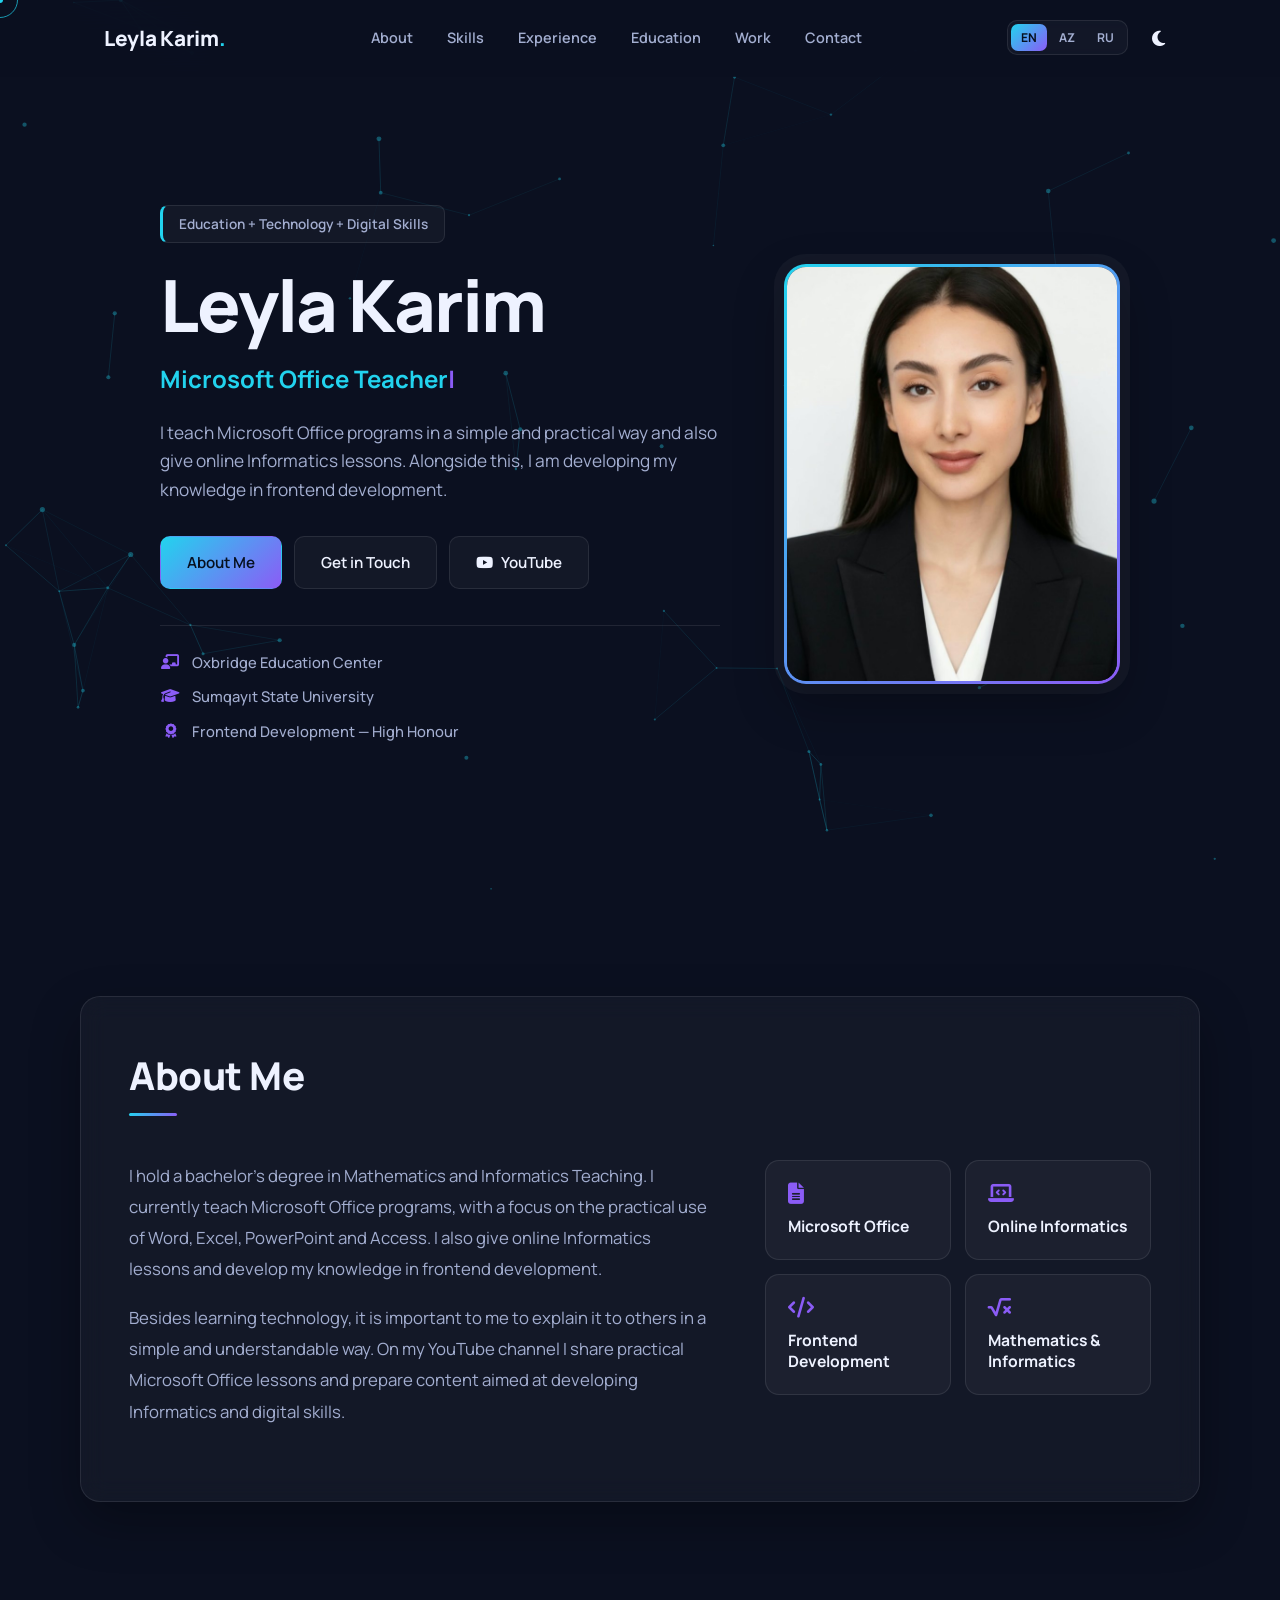
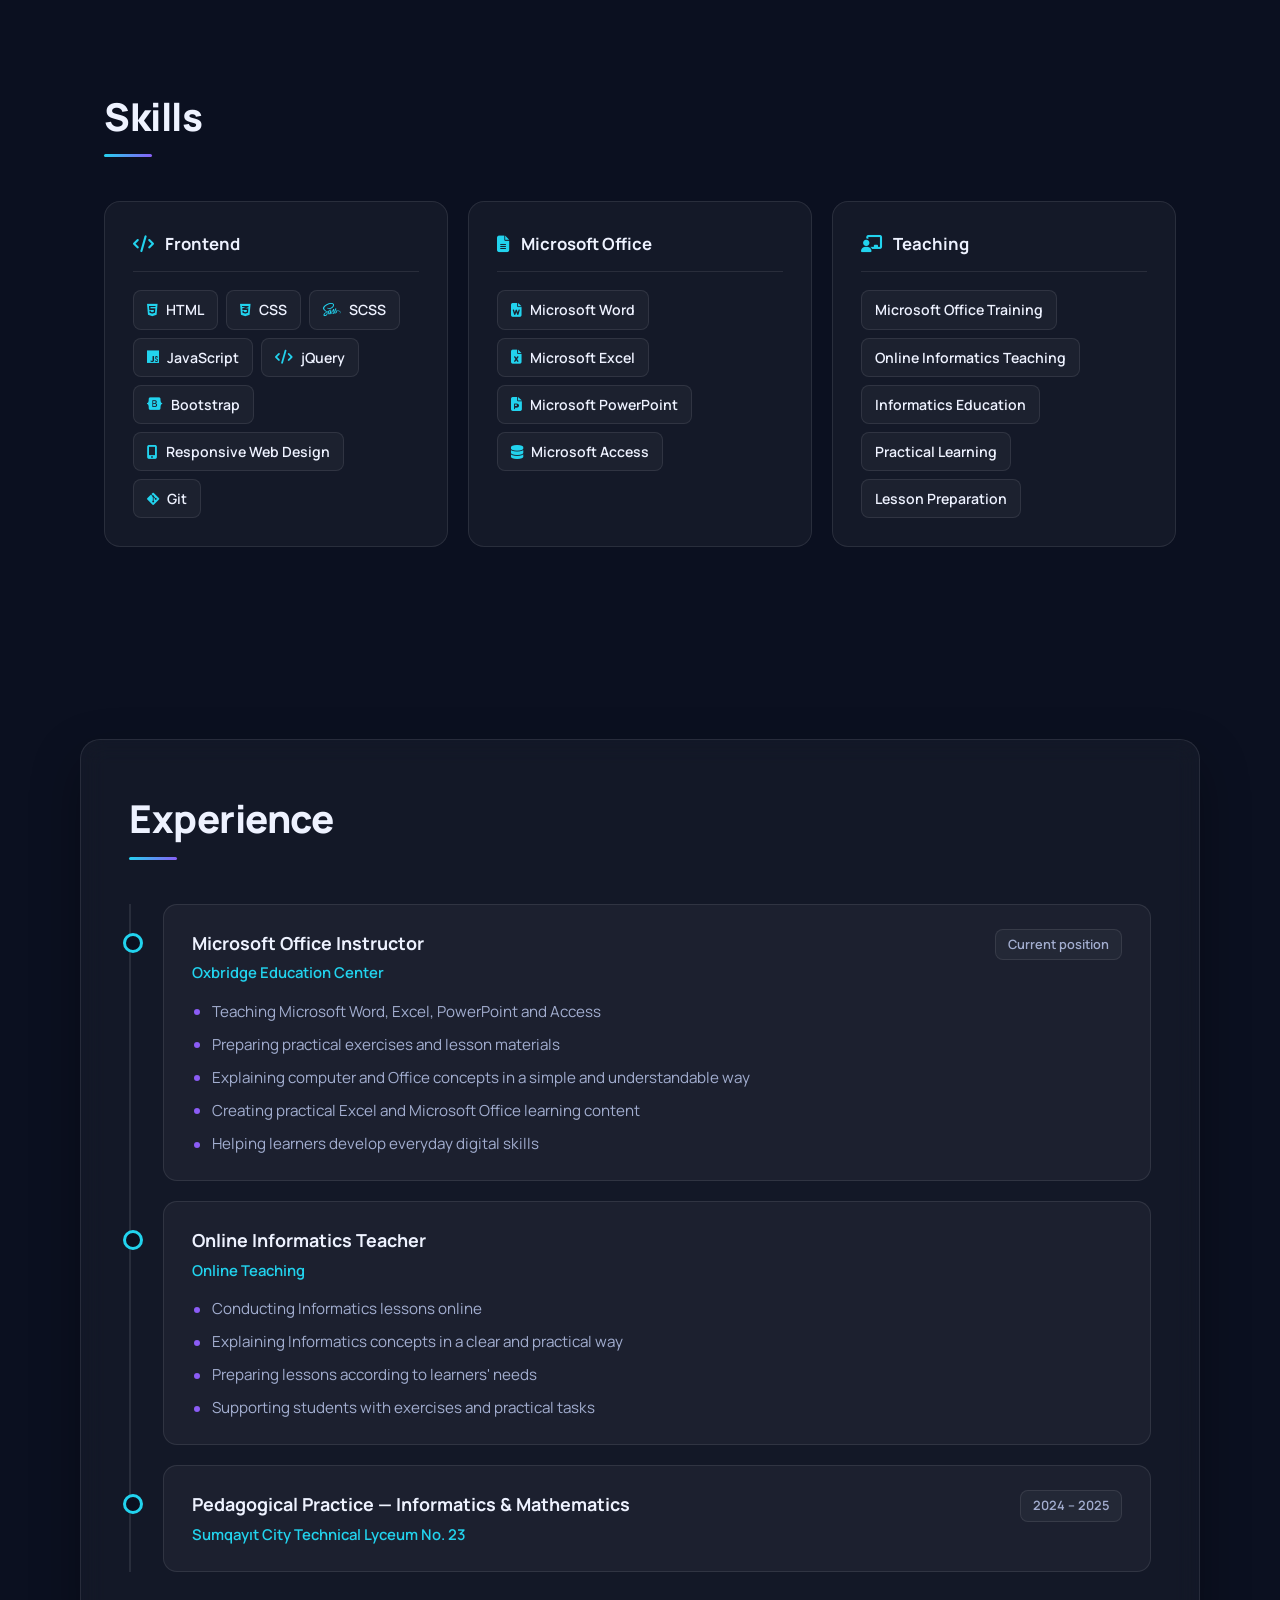
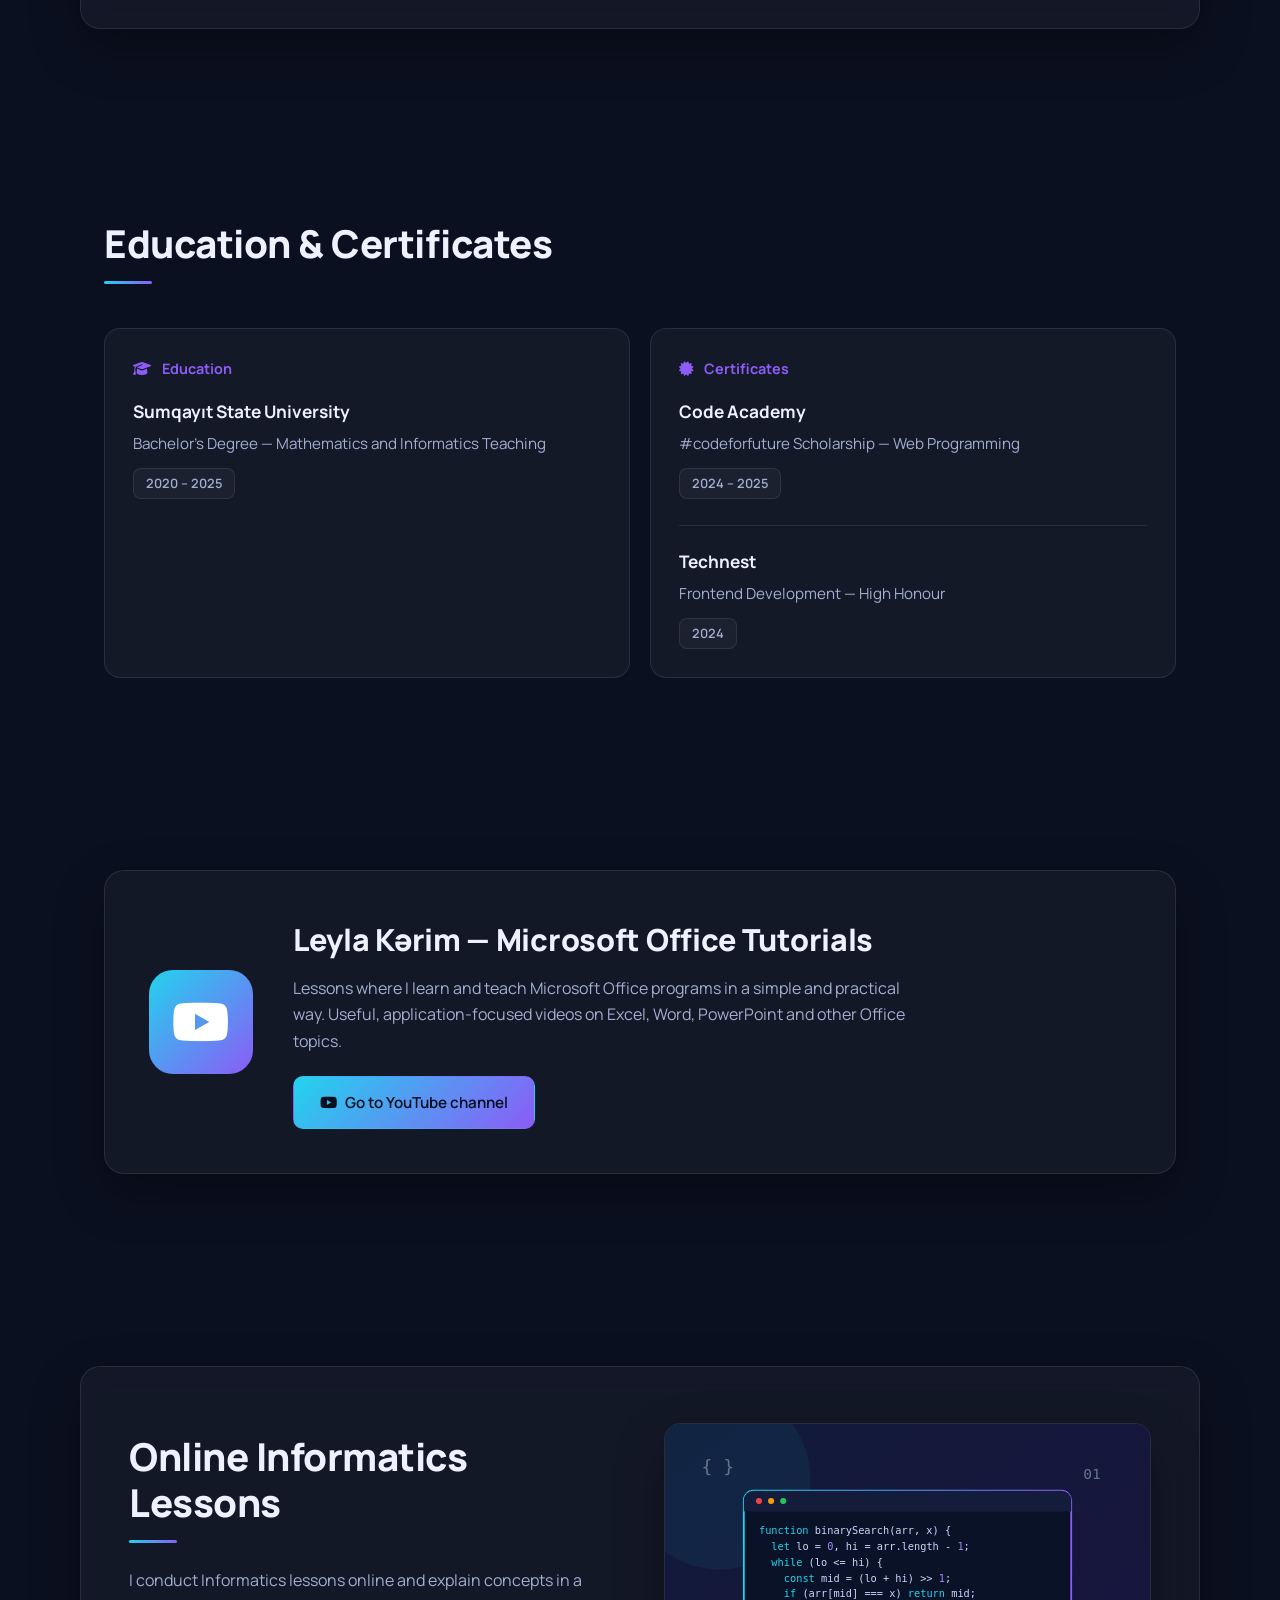
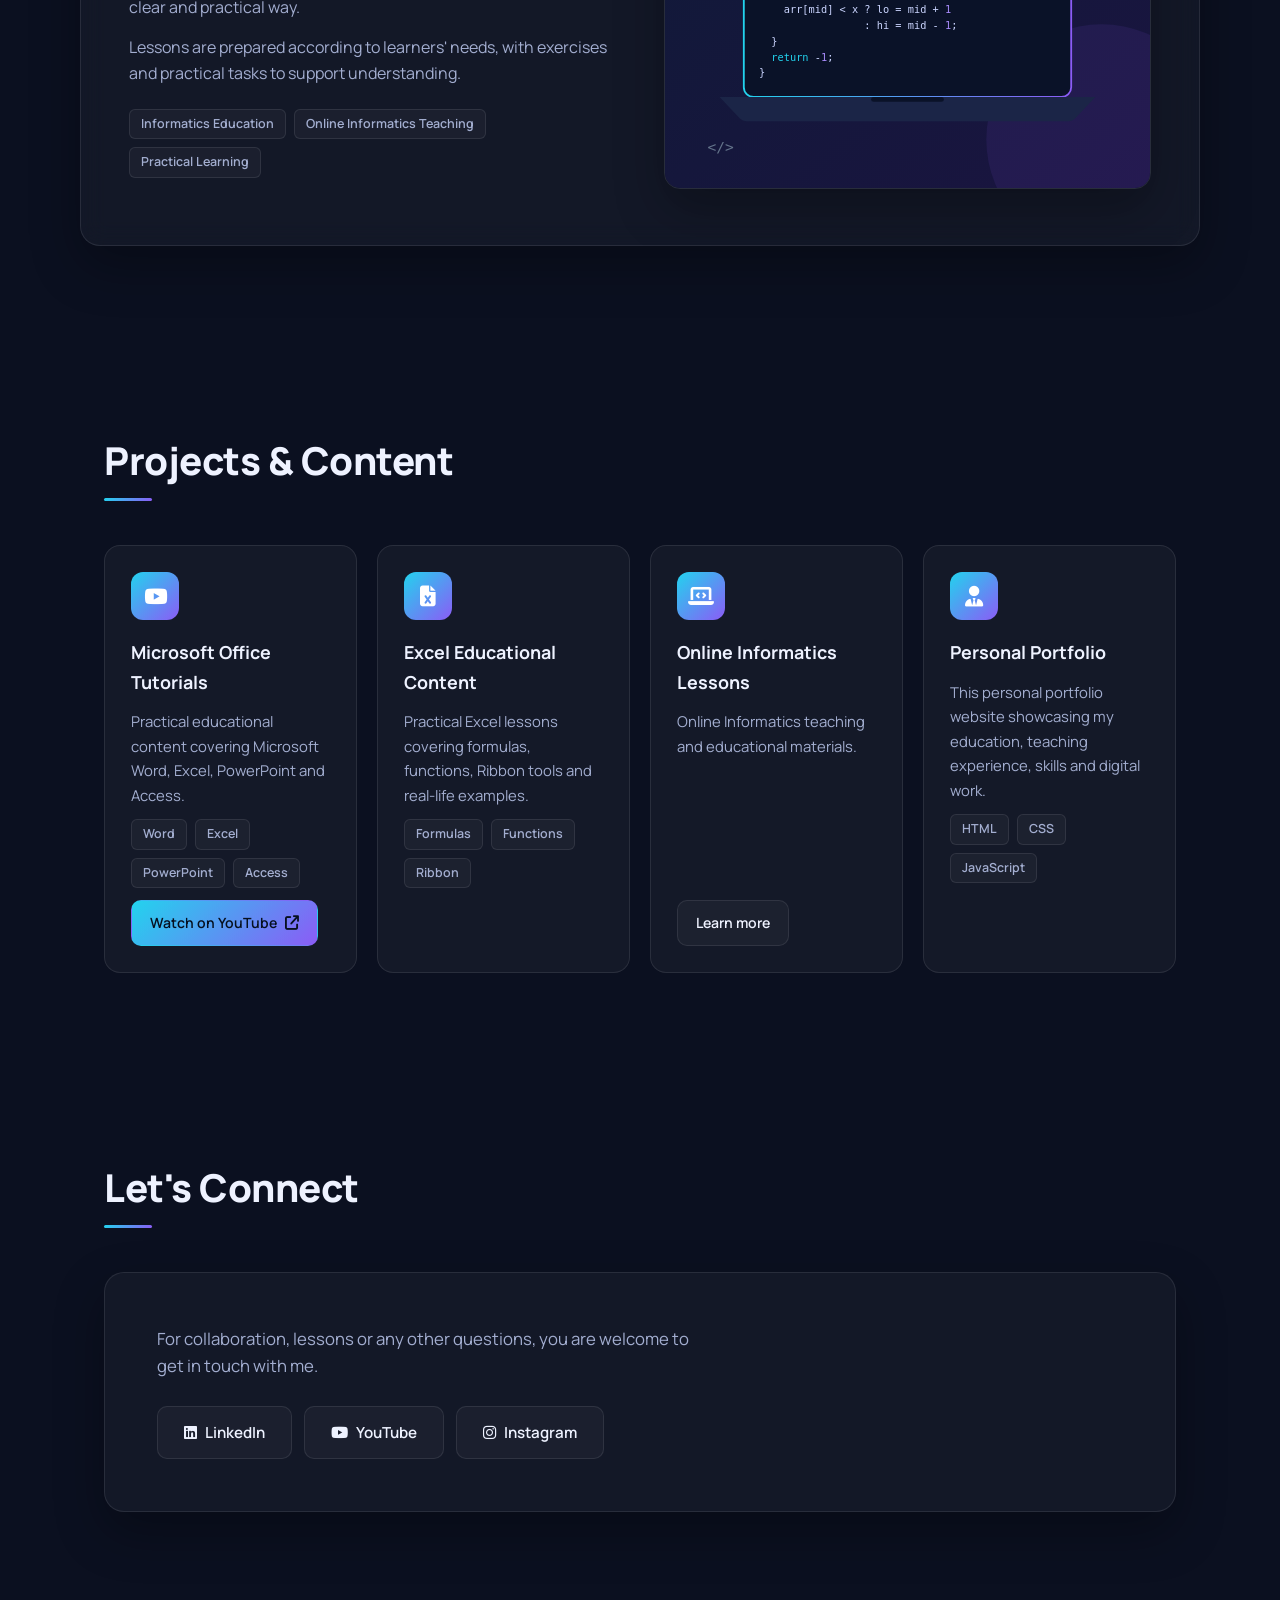
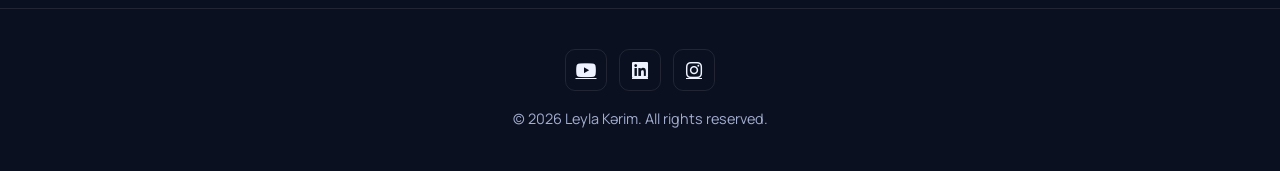
==== commit 1711695c: "Add Google verification meta tag" ====
--- a/index.html
+++ b/index.html
@@ -5,6 +5,7 @@
     <meta name="viewport" content="width=device-width, initial-scale=1.0">
 
     <title>Leyla Kərim | Microsoft Office &amp; İnformatika Müəllimi</title>
+    <meta name="google-site-verification" content="kgfg5ENKp4jt54ov4jUBPShhmmQLEmHJuw-loLQfLo4" />
 
     <meta name="description" content="Leyla Kərim — Microsoft Office və İnformatika müəllimi. Word, Excel, PowerPoint, Access və online informatika dərsləri üzrə praktiki təlimlər.">
 
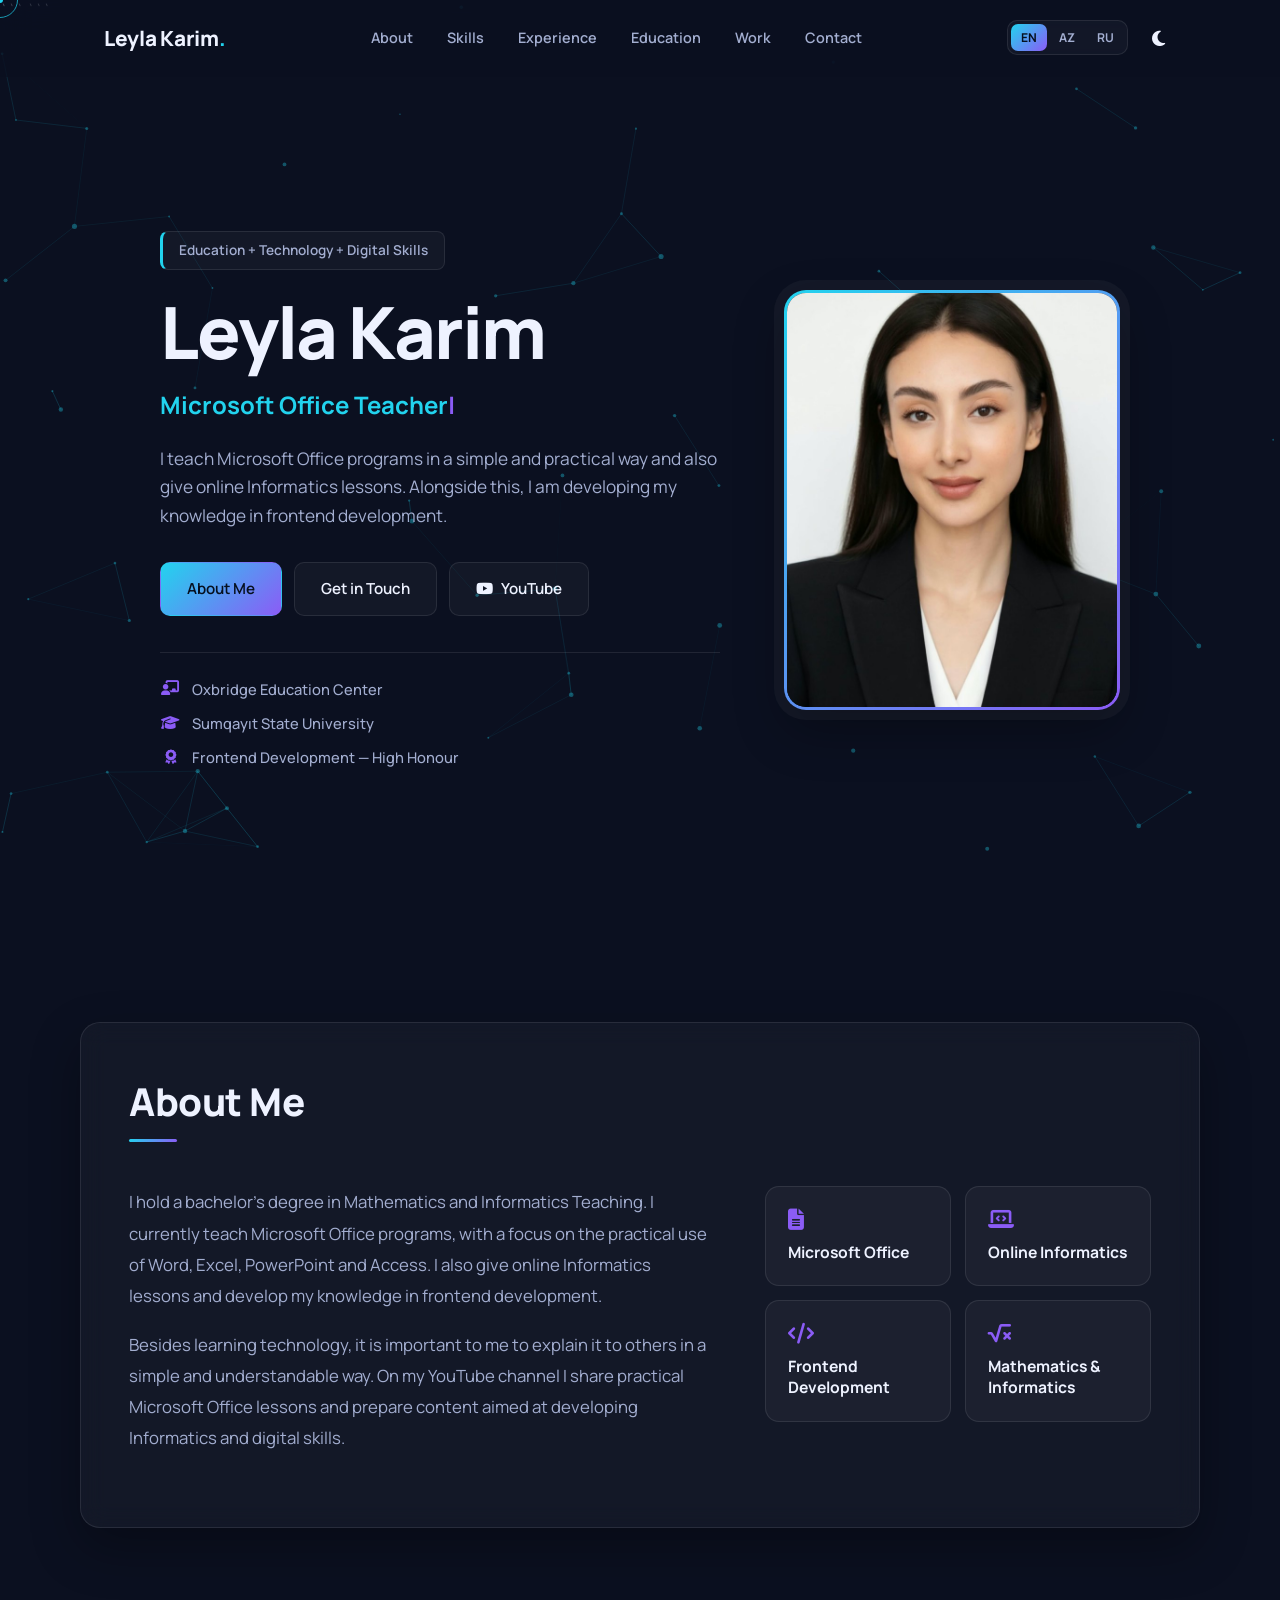
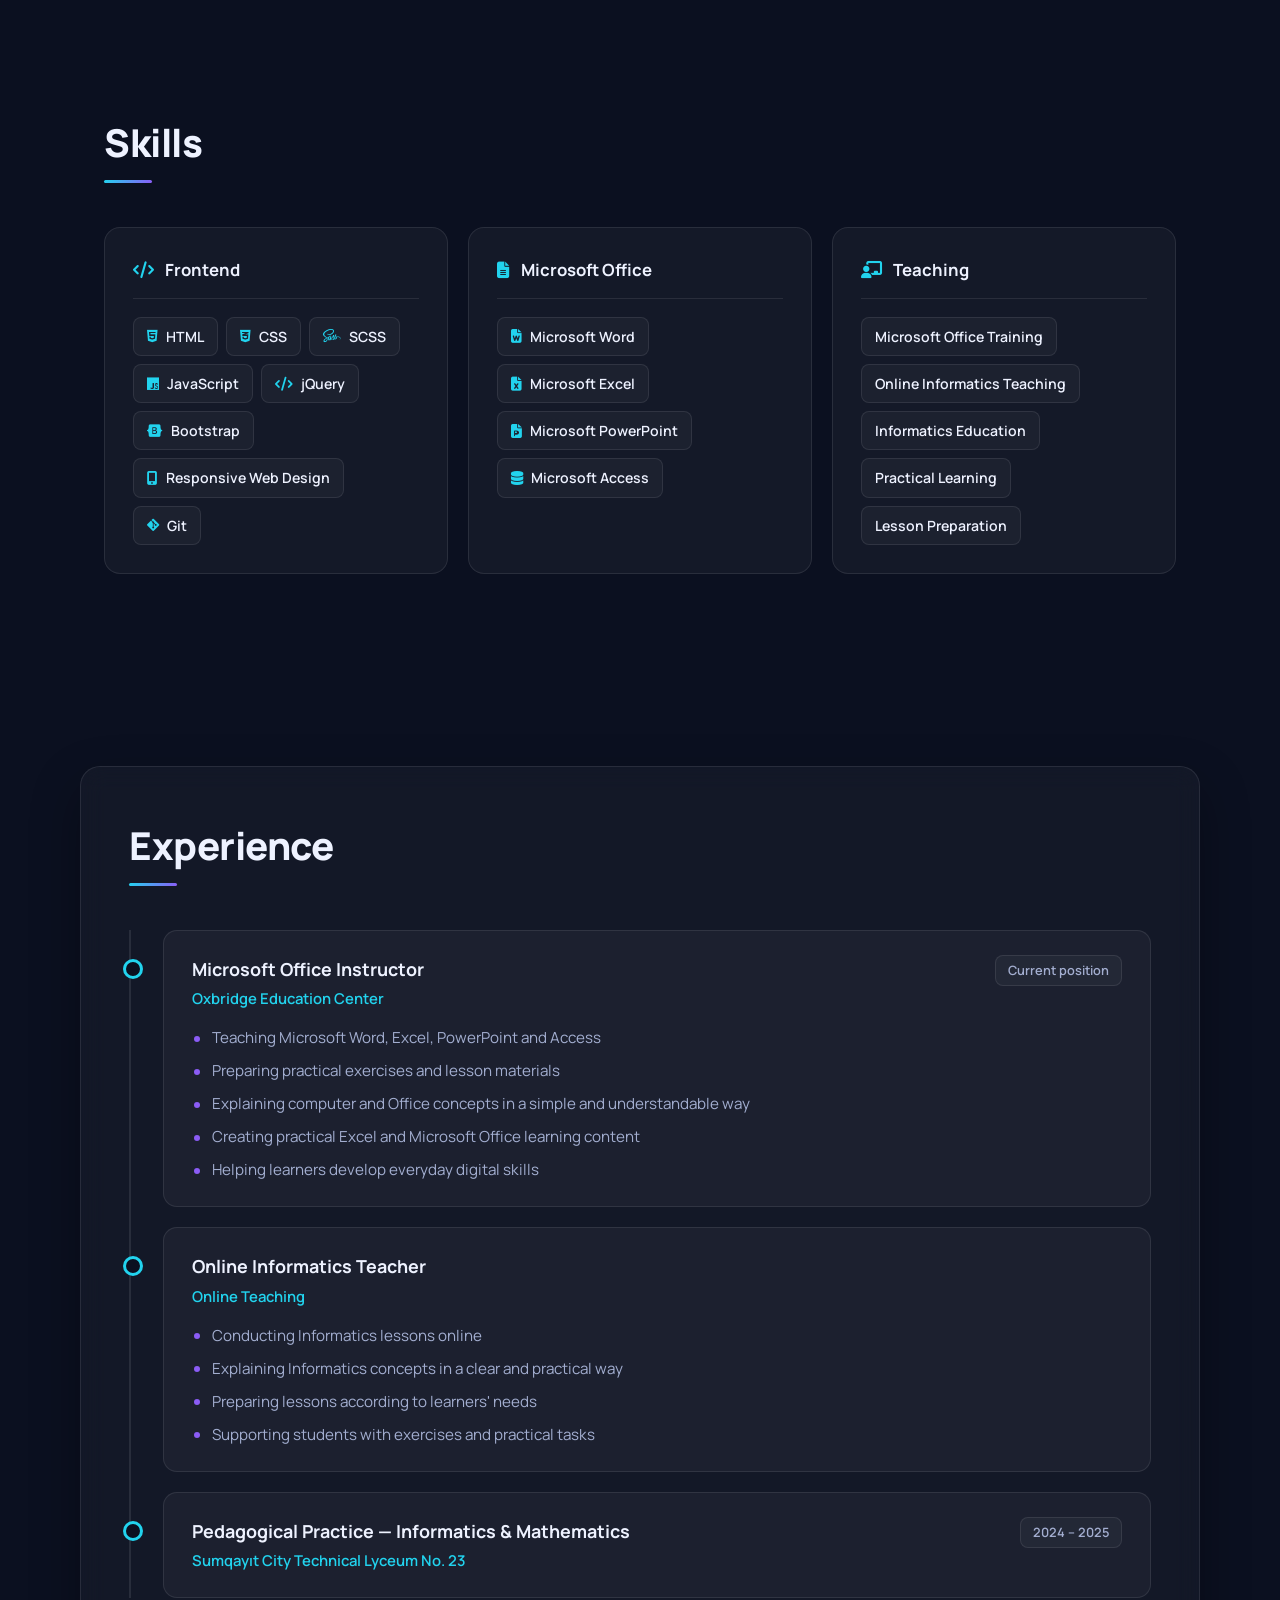
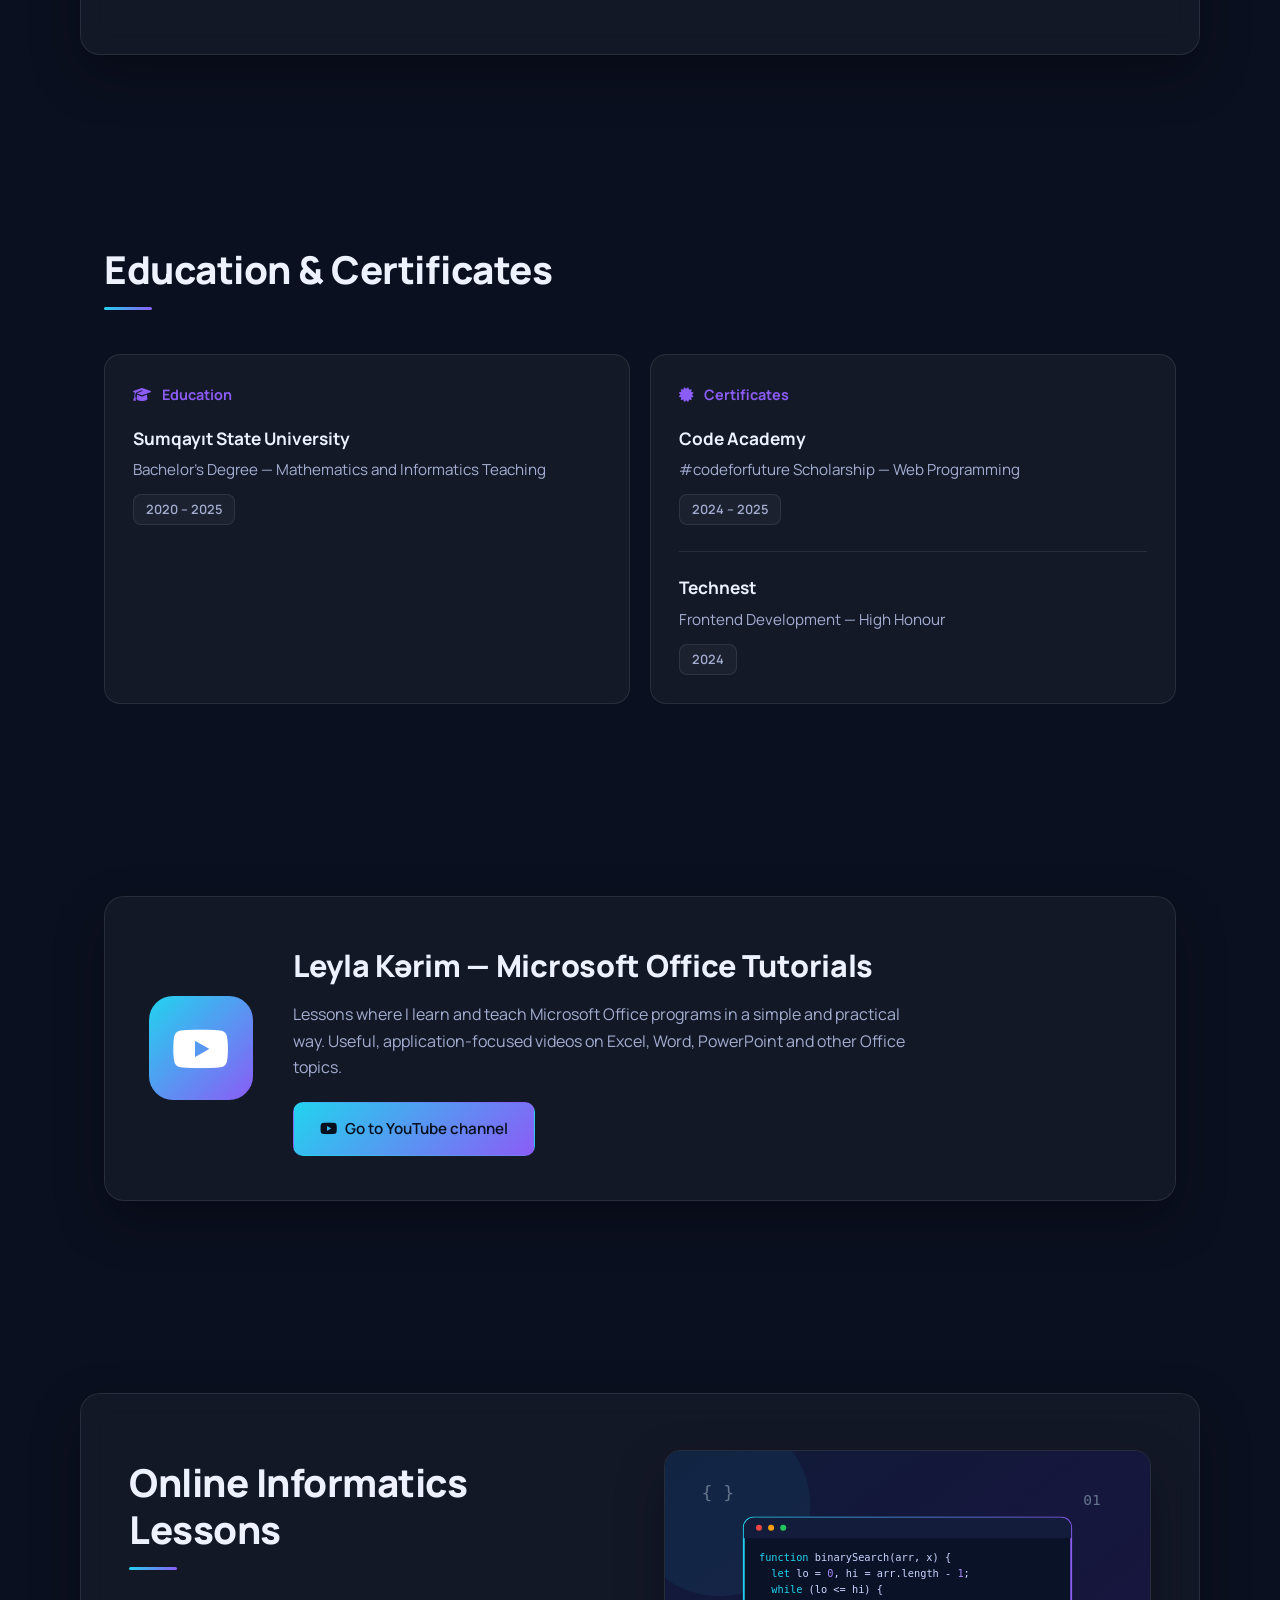
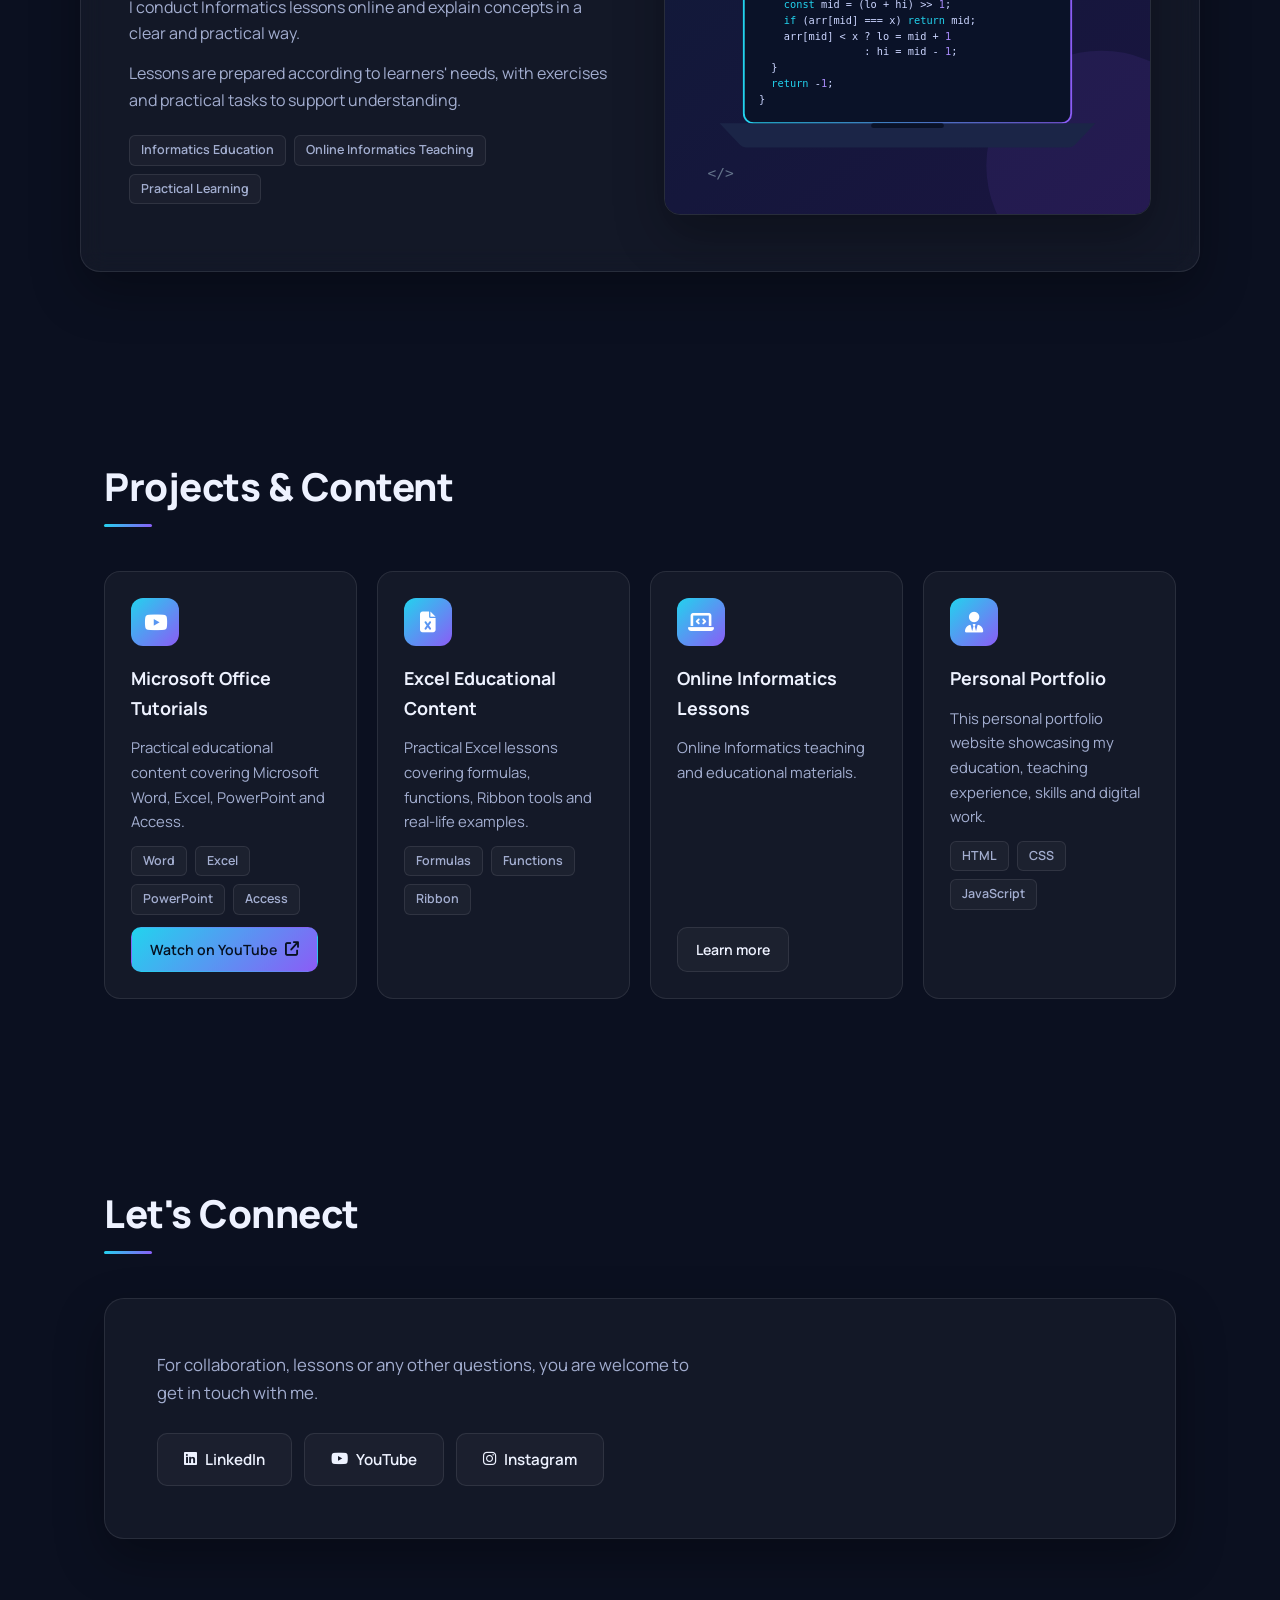
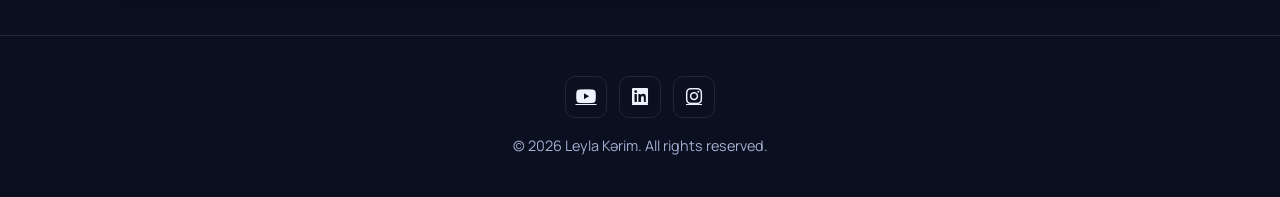
==== commit 7525e8f8: "Fix portfolio URLs" ====
--- a/index.html
+++ b/index.html
@@ -4,66 +4,76 @@
     <meta charset="UTF-8">
     <meta name="viewport" content="width=device-width, initial-scale=1.0">
 
-    <title>Leyla Kərim | Microsoft Office &amp; İnformatika Müəllimi</title>
-    <meta name="google-site-verification" content="kgfg5ENKp4jt54ov4jUBPShhmmQLEmHJuw-loLQfLo4" />
-
-    <meta name="description" content="Leyla Kərim — Microsoft Office və İnformatika müəllimi. Word, Excel, PowerPoint, Access və online informatika dərsləri üzrə praktiki təlimlər.">
-
-    <meta name="keywords" content="Leyla Kərim, Leyla Karim, Лейла Керим, Microsoft Office müəllimi, İnformatika müəllimi, Excel müəllimi, Word müəllimi, PowerPoint müəllimi, Access müəllimi, online informatika dərsləri">
-
-    <meta name="author" content="Leyla Kərim">
-    <meta name="robots" content="index, follow">
-
-    <link rel="canonical" href="https://leyla13-13.github.io/Leyla-K-rim-Portfolio/">
-
-    <!-- Open Graph -->
-    <meta property="og:type" content="website">
-    <meta property="og:title" content="Leyla Kərim | Microsoft Office &amp; İnformatika Müəllimi">
-    <meta property="og:description" content="Leyla Kərim — Microsoft Office və İnformatika müəllimi. Word, Excel, PowerPoint, Access və online informatika dərsləri.">
-    <meta property="og:url" content="https://leyla13-13.github.io/Leyla-K-rim-Portfolio/">
-    <meta property="og:site_name" content="Leyla Kərim">
-
-    <!-- Twitter / X -->
-    <meta name="twitter:card" content="summary">
-    <meta name="twitter:title" content="Leyla Kərim | Microsoft Office &amp; İnformatika Müəllimi">
-    <meta name="twitter:description" content="Leyla Kərim — Microsoft Office və İnformatika müəllimi. Online dərslər və praktiki təlimlər.">
-
-    <meta name="theme-color" content="#0b1020">
-
-    <!-- Structured Data -->
-    <script type="application/ld+json">
-    {
-        "@context": "https://schema.org",
-        "@type": "Person",
-        "name": "Leyla Kərim",
-        "alternateName": [
-            "Leyla Karim",
-            "Лейла Керим"
-        ],
-        "url": "https://leyla13-13.github.io/Leyla-K-rim-Portfolio/",
-        "jobTitle": "Microsoft Office Teacher and Informatics Teacher",
-        "alumniOf": {
-            "@type": "CollegeOrUniversity",
-            "name": "Sumqayıt Dövlət Universiteti"
-        },
-        "knowsAbout": [
-            "Microsoft Word",
-            "Microsoft Excel",
-            "Microsoft PowerPoint",
-            "Microsoft Access",
-            "Informatics",
-            "Frontend Development"
-        ],
-        "sameAs": [
-            "https://www.youtube.com/@Leyla_K%C9%99rim",
-            "https://www.linkedin.com/in/leylakerim"
-        ]
-    }
-    </script>
-
-    <link rel="stylesheet" href="style.css">
-    <link rel="stylesheet" href="https://cdnjs.cloudflare.com/ajax/libs/font-awesome/6.4.0/css/all.min.css">
+```
+<title>Leyla Kərim | Microsoft Office &amp; Informatics Teacher | Frontend Developer</title>
+
+<!-- Google Search Console Verification -->
+<meta name="google-site-verification" content="kgfg5ENKp4jt54ov4jUBPShhmmQLEmHJuw-loLQfLo4">
+
+<!-- SEO -->
+<meta name="description" content="Leyla Kərim — Microsoft Office and Informatics Teacher and Frontend Developer. Explore her skills, education, certificates and web development projects.">
+<meta name="author" content="Leyla Kərim">
+<meta name="robots" content="index, follow">
+
+<!-- Canonical URL -->
+<link rel="canonical" href="https://leylakarim.github.io/Leyla-K-rim-Portfolio/">
+
+<!-- Open Graph -->
+<meta property="og:type" content="website">
+<meta property="og:title" content="Leyla Kərim | Portfolio">
+<meta property="og:description" content="Personal portfolio of Leyla Kərim — Microsoft Office and Informatics Teacher and Frontend Developer.">
+<meta property="og:url" content="https://leylakarim.github.io/Leyla-K-rim-Portfolio/">
+<meta property="og:site_name" content="Leyla Kərim">
+
+<!-- Twitter / X -->
+<meta name="twitter:card" content="summary">
+<meta name="twitter:title" content="Leyla Kərim | Portfolio">
+<meta name="twitter:description" content="Personal portfolio of Leyla Kərim — Microsoft Office and Informatics Teacher and Frontend Developer.">
+
+<!-- Theme -->
+<meta name="theme-color" content="#0b1020">
+
+<!-- Structured Data -->
+<script type="application/ld+json">
+{
+    "@context": "https://schema.org",
+    "@type": "Person",
+    "name": "Leyla Kərim",
+    "alternateName": [
+        "Leyla Karim",
+        "Лейла Керим"
+    ],
+    "url": "https://leylakarim.github.io/Leyla-K-rim-Portfolio/",
+    "jobTitle": "Microsoft Office Teacher and Informatics Teacher",
+    "alumniOf": {
+        "@type": "CollegeOrUniversity",
+        "name": "Sumqayıt Dövlət Universiteti"
+    },
+    "knowsAbout": [
+        "Microsoft Office",
+        "Microsoft Word",
+        "Microsoft Excel",
+        "Microsoft PowerPoint",
+        "Microsoft Access",
+        "Informatics",
+        "Frontend Development",
+        "Web Development"
+    ],
+    "sameAs": [
+        "https://www.youtube.com/@Leyla_K%C9%99rim",
+        "https://www.linkedin.com/in/leylakerim"
+    ]
+}
+</script>
+
+<!-- Styles -->
+<link rel="stylesheet" href="style.css">
+<link rel="stylesheet" href="https://cdnjs.cloudflare.com/ajax/libs/font-awesome/6.4.0/css/all.min.css">
+```
+
 </head>
+
+
 <body>
     <canvas id="particle-canvas" aria-hidden="true"></canvas>
     <div class="cursor-dot" aria-hidden="true"></div>
